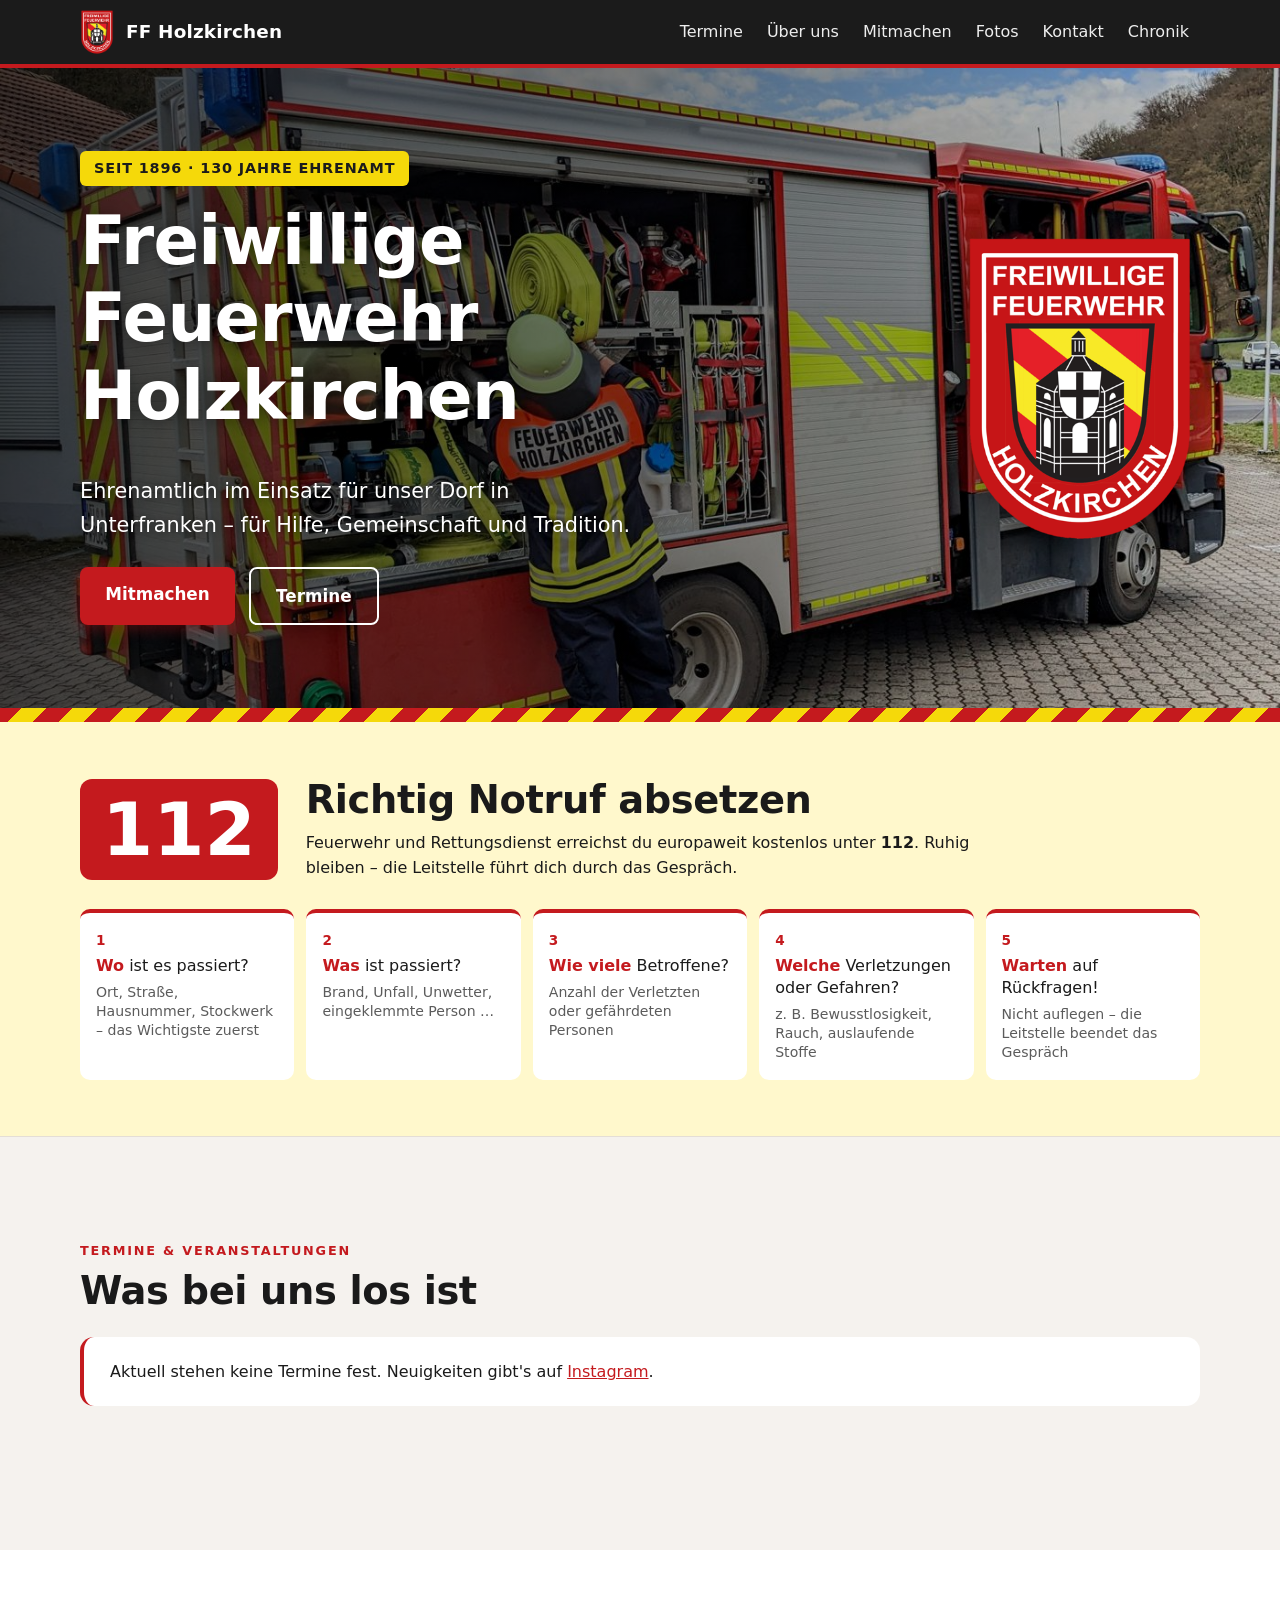
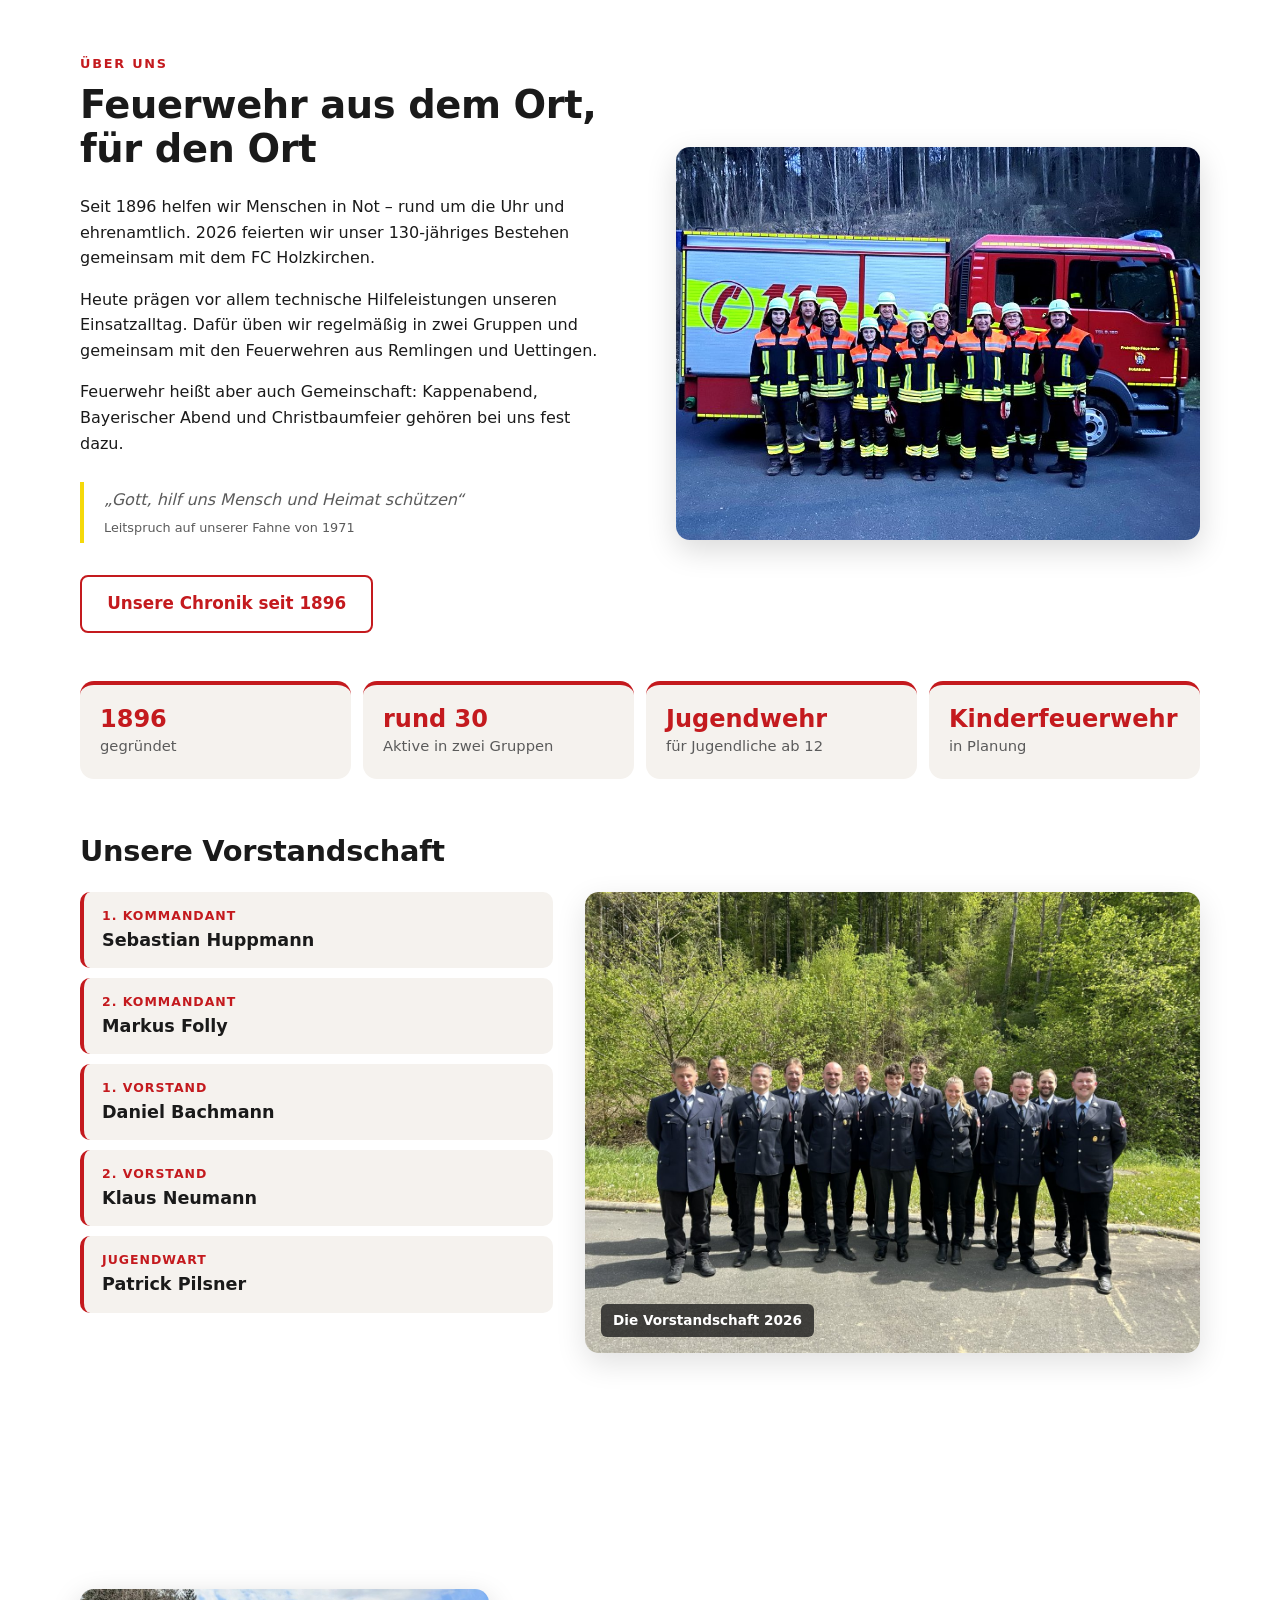
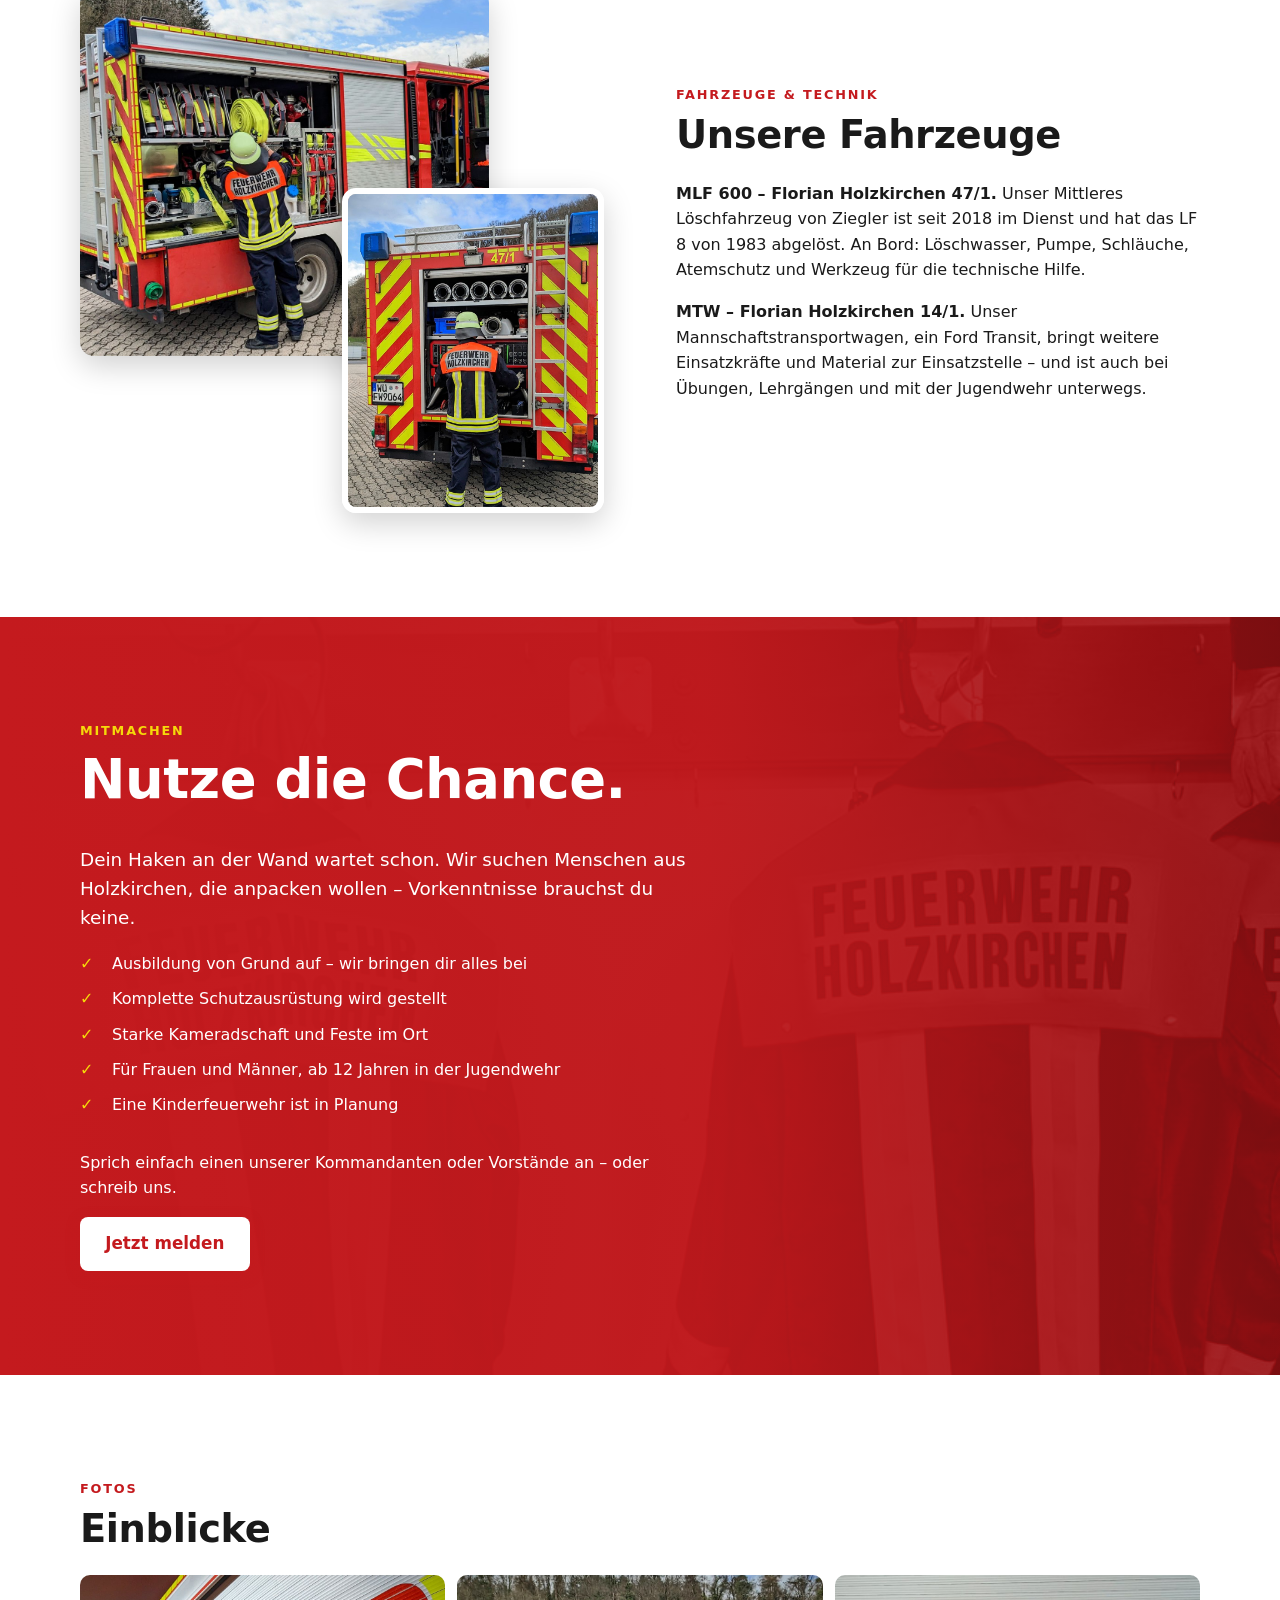
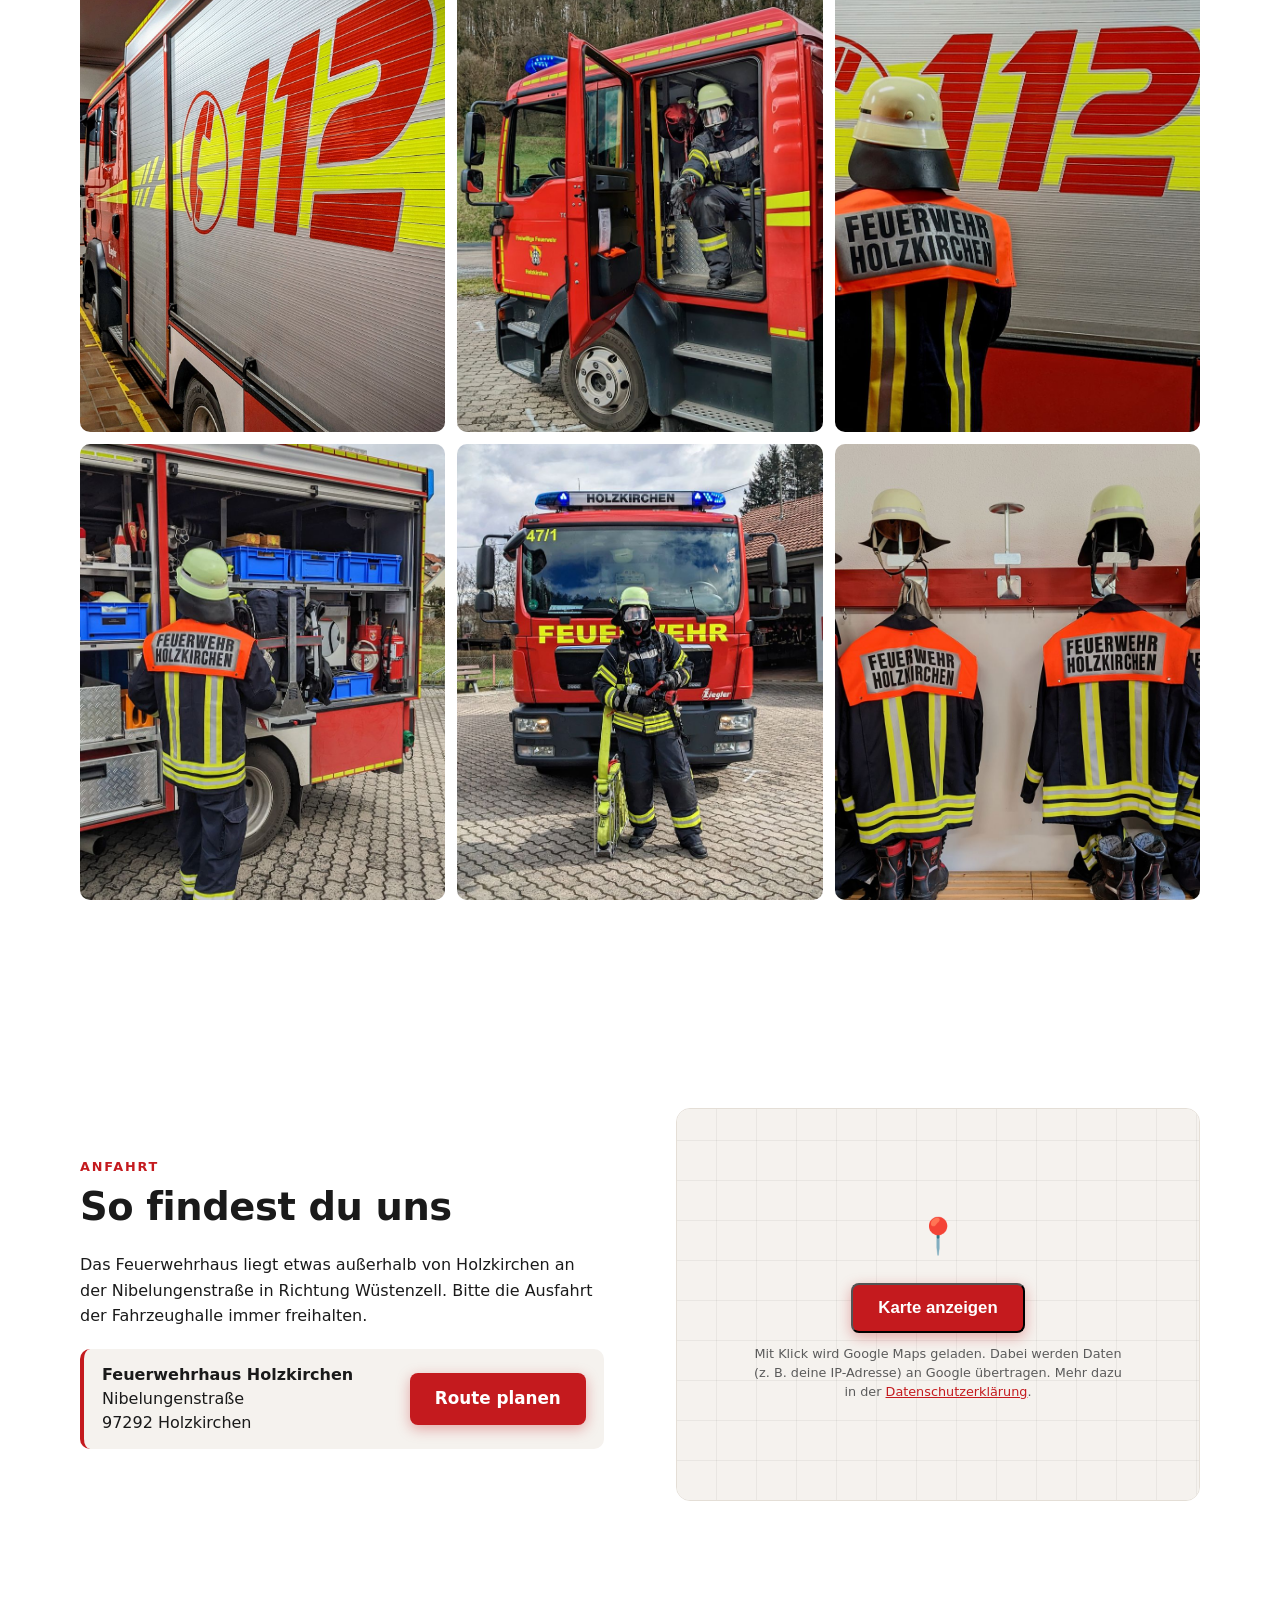
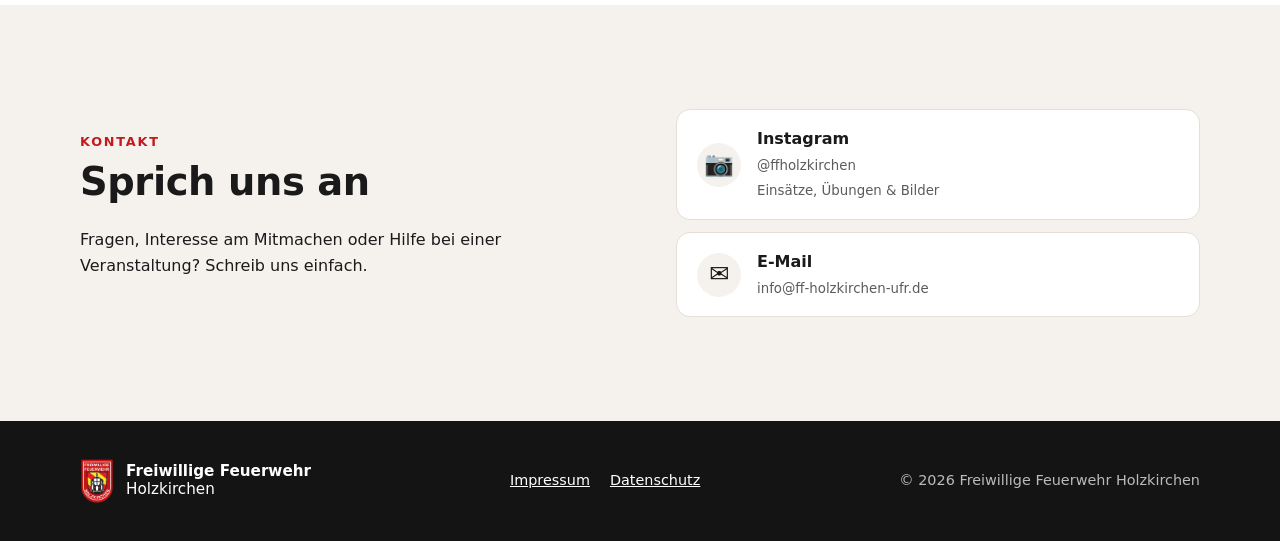
==== website/index.html @ 03d095bd "Website der FF Holzkirchen Co-Authored-By: Claude Opus 5.5 <noreply@anthropic.com> Claude-Session: h" ====
<!doctype html>
<html lang="de">
<head>
  <meta charset="utf-8">
  <meta name="viewport" content="width=device-width, initial-scale=1">
  <title>Freiwillige Feuerwehr Holzkirchen</title>
  <meta name="description" content="Freiwillige Feuerwehr Holzkirchen (Unterfranken) – Einsatz, Ausbildung, Veranstaltungen und Mitmachen.">
  <meta property="og:title" content="Freiwillige Feuerwehr Holzkirchen">
  <meta property="og:description" content="Ehrenamtlich im Einsatz für Holzkirchen und Wüstenzell – seit 1896. Deine Feuerwehr in Unterfranken.">
  <meta property="og:image" content="img/fahrzeug-front.jpg">
  <link rel="icon" href="img/logo.png">
  <link rel="stylesheet" href="style.css">
</head>
<body>

<header class="topbar">
  <div class="wrap topbar-inner">
    <a class="brand" href="#start">
      <img src="img/logo.png" alt="Wappen der Freiwilligen Feuerwehr Holzkirchen" width="40" height="56">
      <span class="brand-name">FF Holzkirchen</span>
    </a>
    <button class="menu-btn" aria-expanded="false" aria-controls="nav" aria-label="Menü öffnen">
      <span></span><span></span><span></span>
    </button>
    <nav id="nav" class="nav">
      <a href="#termine">Termine</a>
      <a href="#ueber-uns">Über uns</a>
      <a href="#mitmachen">Mitmachen</a>
      <a href="#galerie">Fotos</a>
      <a href="#kontakt">Kontakt</a>
      <a href="chronik.html">Chronik</a>
    </nav>
  </div>
</header>

<main id="start">

  <!-- HERO -->
  <section class="hero">
    <img class="hero-bg" src="img/fahrzeug-geraeteraum.jpg" alt="">
    <div class="wrap hero-inner">
      <div class="hero-content">
        <p class="hero-badge">Seit 1896 · <span class="jahre">130</span> Jahre Ehrenamt</p>
        <h1>Freiwillige Feuerwehr Holzkirchen</h1>
        <p class="lead">Ehrenamtlich im Einsatz für unser Dorf in Unterfranken – für Hilfe, Gemeinschaft und Tradition.</p>
        <div class="hero-actions">
          <a class="btn btn-primary" href="#mitmachen">Mitmachen</a>
          <a class="btn btn-ghost" href="#termine">Termine</a>
        </div>
      </div>
      <img class="hero-logo" src="img/logo.png" alt="Wappen der Freiwilligen Feuerwehr Holzkirchen">
    </div>
  </section>
  <div class="hazard" aria-hidden="true"></div>

  <!-- NOTRUF -->
  <section class="emergency" aria-labelledby="notruf-titel">
    <div class="wrap">
      <div class="emergency-head">
        <a class="emergency-num" href="tel:112">112</a>
        <div>
          <h2 id="notruf-titel">Richtig Notruf absetzen</h2>
          <p>Feuerwehr und Rettungsdienst erreichst du europaweit kostenlos unter <strong>112</strong>. Ruhig bleiben – die Leitstelle führt dich durch das Gespräch.</p>
        </div>
      </div>
      <ol class="w-fragen">
        <li><strong>Wo</strong> ist es passiert?<small>Ort, Straße, Hausnummer, Stockwerk – das Wichtigste zuerst</small></li>
        <li><strong>Was</strong> ist passiert?<small>Brand, Unfall, Unwetter, eingeklemmte Person …</small></li>
        <li><strong>Wie viele</strong> Betroffene?<small>Anzahl der Verletzten oder gefährdeten Personen</small></li>
        <li><strong>Welche</strong> Verletzungen oder Gefahren?<small>z.&nbsp;B. Bewusstlosigkeit, Rauch, auslaufende Stoffe</small></li>
        <li><strong>Warten</strong> auf Rückfragen!<small>Nicht auflegen – die Leitstelle beendet das Gespräch</small></li>
      </ol>
    </div>
  </section>

  <!-- TERMINE -->
  <section id="termine" class="section section-alt">
    <div class="wrap">
      <p class="eyebrow">Termine &amp; Veranstaltungen</p>
      <h2>Was bei uns los ist</h2>

      <!--
        TERMINE: kommen aus der Google-Tabelle. Netlify holt sie über die Datei _redirects ab,
        damit Besucher keine Verbindung zu Google aufbauen. Der Tabellen-Link steht in _redirects.
      -->
      <div id="termine-liste" class="termine" data-src="/termine.csv">
        <p class="muted">Termine werden geladen …</p>
      </div>

    </div>
  </section>

  <!-- ÜBER UNS -->
  <section id="ueber-uns" class="section">
    <div class="wrap two-col">
      <div>
        <p class="eyebrow">Über uns</p>
        <h2>Feuerwehr aus dem Ort, für den Ort</h2>
        <p>Seit 1896 helfen wir Menschen in Not – rund um die Uhr und ehrenamtlich. 2026 feierten wir unser 130-jähriges Bestehen gemeinsam mit dem FC Holzkirchen.</p>
        <p>Heute prägen vor allem technische Hilfeleistungen unseren Einsatzalltag. Dafür üben wir regelmäßig in zwei Gruppen und gemeinsam mit den Feuerwehren aus Remlingen und Uettingen.</p>
        <p>Feuerwehr heißt aber auch Gemeinschaft: Kappenabend, Bayerischer Abend und Christbaumfeier gehören bei uns fest dazu.</p>
        <blockquote class="motto">„Gott, hilf uns Mensch und Heimat schützen“<small>Leitspruch auf unserer Fahne von 1971</small></blockquote>
        <a class="btn btn-outline" href="chronik.html">Unsere Chronik seit 1896</a>
      </div>
      <img class="about-img" src="img/team-gruppe2-mlf.jpg" alt="Einsatzkräfte der FF Holzkirchen vor dem MLF" loading="lazy">
    </div>
    <div class="wrap">
      <ul class="stats">
        <li><strong>1896</strong><span>gegründet</span></li>
        <li><strong>rund 30</strong><span>Aktive in zwei Gruppen</span></li>
        <li><strong>Jugendwehr</strong><span>für Jugendliche ab 12</span></li>
        <li><strong>Kinderfeuerwehr</strong><span>in Planung</span></li>
      </ul>
    </div>
    <div class="wrap team-block">
      <h3>Unsere Vorstandschaft</h3>
      <div class="team-grid">
        <ul class="leaders">
          <li><span>1. Kommandant</span><strong>Sebastian Huppmann</strong></li>
          <li><span>2. Kommandant</span><strong>Markus Folly</strong></li>
          <li><span>1. Vorstand</span><strong>Daniel Bachmann</strong></li>
          <li><span>2. Vorstand</span><strong>Klaus Neumann</strong></li>
          <li><span>Jugendwart</span><strong>Patrick Pilsner</strong></li>
        </ul>
        <figure class="team-photo">
          <img src="img/team-vorstandschaft-2026.jpg" alt="Die Vorstandschaft der FF Holzkirchen 2026" loading="lazy">
          <figcaption>Die Vorstandschaft 2026</figcaption>
        </figure>
      </div>
    </div>
  </section>

  <!-- FAHRZEUG -->
  <section id="fahrzeug" class="section">
    <div class="wrap two-col reverse">
      <div class="photo-stack">
        <img src="img/fahrzeug-geraeteraum.jpg" alt="Einsatzkraft am geöffneten Geräteraum des Fahrzeugs" loading="lazy">
        <img src="img/fahrzeug-heck.jpg" alt="Heck des Feuerwehrfahrzeugs mit Pumpe" loading="lazy">
      </div>
      <div>
        <p class="eyebrow">Fahrzeuge &amp; Technik</p>
        <h2>Unsere Fahrzeuge</h2>
        <p><strong>MLF 600 – Florian Holzkirchen 47/1.</strong> Unser Mittleres Löschfahrzeug von Ziegler ist seit 2018 im Dienst und hat das LF 8 von 1983 abgelöst. An Bord: Löschwasser, Pumpe, Schläuche, Atemschutz und Werkzeug für die technische Hilfe.</p>
        <p><strong>MTW – Florian Holzkirchen 14/1.</strong> Unser Mannschaftstransportwagen, ein Ford Transit, bringt weitere Einsatzkräfte und Material zur Einsatzstelle – und ist auch bei Übungen, Lehrgängen und mit der Jugendwehr unterwegs.</p>
      </div>
    </div>
  </section>

  <!-- MITMACHEN -->
  <section id="mitmachen" class="section cta">
    <img class="cta-bg" src="img/umkleide.jpg" alt="">
    <div class="wrap cta-inner">
      <p class="eyebrow">Mitmachen</p>
      <h2>Nutze die Chance.</h2>
      <p class="lead">Dein Haken an der Wand wartet schon. Wir suchen Menschen aus Holzkirchen, die anpacken wollen – Vorkenntnisse brauchst du keine.</p>
      <ul class="checks">
        <li>Ausbildung von Grund auf – wir bringen dir alles bei</li>
        <li>Komplette Schutzausrüstung wird gestellt</li>
        <li>Starke Kameradschaft und Feste im Ort</li>
        <li>Für Frauen und Männer, ab 12 Jahren in der Jugendwehr</li>
        <li>Eine Kinderfeuerwehr ist in Planung</li>
      </ul>
      <p>Sprich einfach einen unserer Kommandanten oder Vorstände an – oder schreib uns.</p>
      <a class="btn btn-primary" href="#kontakt">Jetzt melden</a>
    </div>
  </section>

  <!-- GALERIE -->
  <section id="galerie" class="section">
    <div class="wrap">
      <p class="eyebrow">Fotos</p>
      <h2>Einblicke</h2>
      <div class="gallery">
        <button data-full="img/112-detail.jpg"><img src="img/112-detail.jpg" alt="112-Schriftzug auf dem Fahrzeug" loading="lazy"></button>
        <button data-full="img/kabine.jpg"><img src="img/kabine.jpg" alt="Einsatzkraft mit Atemschutz in der Fahrzeugkabine" loading="lazy"></button>
        <button data-full="img/112-helm.jpg"><img src="img/112-helm.jpg" alt="Feuerwehrmann mit Helm vor dem 112-Schriftzug" loading="lazy"></button>
        <button data-full="img/geraeteraum-2.jpg"><img src="img/geraeteraum-2.jpg" alt="Einsatzkraft am Geräteraum" loading="lazy"></button>
        <button data-full="img/fahrzeug-front.jpg"><img src="img/fahrzeug-front.jpg" alt="Einsatzkraft vor dem Fahrzeug" loading="lazy"></button>
        <button data-full="img/umkleide.jpg"><img src="img/umkleide.jpg" alt="Einsatzkleidung hängt bereit" loading="lazy"></button>
      </div>
    </div>
  </section>

  <!-- ANFAHRT -->
  <section id="anfahrt" class="section">
    <div class="wrap two-col">
      <div>
        <p class="eyebrow">Anfahrt</p>
        <h2>So findest du uns</h2>
        <p>Das Feuerwehrhaus liegt etwas außerhalb von Holzkirchen an der Nibelungenstraße in Richtung Wüstenzell. Bitte die Ausfahrt der Fahrzeughalle immer freihalten.</p>
        <div class="address-line">
          <address><strong>Feuerwehrhaus Holzkirchen</strong><br>Nibelungenstraße<br>97292 Holzkirchen</address>
          <a class="btn btn-primary" href="https://www.google.com/maps/dir/?api=1&amp;destination=49.7799663,9.673494" target="_blank" rel="noopener">Route planen</a>
        </div>
      </div>
      <div class="map-embed" id="map">
        <div class="map-consent">
          <span class="map-pin" aria-hidden="true">📍</span>
          <button type="button" class="btn btn-primary" id="map-load">Karte anzeigen</button>
          <small>Mit Klick wird Google Maps geladen. Dabei werden Daten (z.&nbsp;B. deine IP-Adresse) an Google übertragen. Mehr dazu in der <a href="datenschutz.html">Datenschutzerklärung</a>.</small>
        </div>
      </div>
    </div>
  </section>

  <!-- KONTAKT -->
  <section id="kontakt" class="section section-alt">
    <div class="wrap two-col">
      <div>
        <p class="eyebrow">Kontakt</p>
        <h2>Sprich uns an</h2>
        <p>Fragen, Interesse am Mitmachen oder Hilfe bei einer Veranstaltung? Schreib uns einfach.</p>
      </div>
      <div class="links">
        <a class="link-card" href="https://www.instagram.com/ffholzkirchen" target="_blank" rel="noopener">
          <span class="link-icon" aria-hidden="true">📷</span><span><strong>Instagram</strong><small>@ffholzkirchen<br>Einsätze, Übungen &amp; Bilder</small></span>
        </a>
        <a class="link-card" href="mailto:info@ff-holzkirchen-ufr.de">
          <span class="link-icon" aria-hidden="true">✉️</span><span><strong>E-Mail</strong><small>info@ff-holzkirchen-ufr.de</small></span>
        </a>
      </div>
    </div>
  </section>

</main>

<footer class="footer">
  <div class="wrap footer-inner">
    <div class="brand">
      <img src="img/logo.png" alt="" width="40" height="56">
      <span><strong>Freiwillige Feuerwehr</strong><br>Holzkirchen</span>
    </div>
    <nav>
      <a href="impressum.html">Impressum</a>
      <a href="datenschutz.html">Datenschutz</a>
    </nav>
    <p>© <span id="year">2026</span> Freiwillige Feuerwehr Holzkirchen</p>
  </div>
</footer>

<dialog class="lightbox" aria-label="Bildansicht">
  <form method="dialog"><button class="lightbox-close" aria-label="Schließen">×</button></form>
  <img alt="">
</dialog>

<script>
  const btn = document.querySelector('.menu-btn'), nav = document.getElementById('nav');
  btn.addEventListener('click', () => {
    const open = nav.classList.toggle('open');
    btn.setAttribute('aria-expanded', open);
  });
  nav.querySelectorAll('a').forEach(a => a.addEventListener('click', () => {
    nav.classList.remove('open'); btn.setAttribute('aria-expanded', false);
  }));

  const box = document.querySelector('.lightbox'), boxImg = box.querySelector('img');
  document.querySelectorAll('.gallery button').forEach(b => b.addEventListener('click', () => {
    boxImg.src = b.dataset.full; boxImg.alt = b.querySelector('img').alt; box.showModal();
  }));
  box.addEventListener('click', e => { if (e.target === box) box.close(); });

  document.getElementById('year').textContent = new Date().getFullYear();
  // Jahre seit Gründung 1896 – aktualisiert sich jedes Jahr von selbst
  document.querySelectorAll('.jahre').forEach(el => el.textContent = new Date().getFullYear() - 1896);

  // Google Maps erst nach Klick laden (Datenschutz)
  document.getElementById('map-load').addEventListener('click', () => {
    document.getElementById('map').innerHTML = '<iframe title="Karte: Feuerwehrhaus Holzkirchen" src="https://maps.google.com/maps?q=49.7799663,9.673494&z=16&output=embed" loading="lazy" referrerpolicy="no-referrer-when-downgrade" allowfullscreen></iframe>';
  });

  // Termine aus Google-Tabelle (CSV) laden
  (async () => {
    const box = document.getElementById('termine-liste');
    const src = box.dataset.src;
    const leer = '<p class="termine-leer">Aktuell stehen keine Termine fest. Neuigkeiten gibt\'s auf <a href="https://www.instagram.com/ffholzkirchen" target="_blank" rel="noopener">Instagram</a>.</p>';
    const esc = s => s.replace(/[&<>"]/g, c => ({'&':'&amp;','<':'&lt;','>':'&gt;','"':'&quot;'}[c]));
    const parseCSV = text => {
      const rows = []; let row = [], f = '', q = false;
      for (let i = 0; i < text.length; i++) {
        const c = text[i];
        if (q) { if (c === '"' && text[i+1] === '"') { f += '"'; i++; } else if (c === '"') q = false; else f += c; }
        else if (c === '"') q = true;
        else if (c === ',' || c === ';') { row.push(f); f = ''; }
        else if (c === '\n') { row.push(f); rows.push(row); row = []; f = ''; }
        else if (c !== '\r') f += c;
      }
      if (f || row.length) { row.push(f); rows.push(row); }
      return rows;
    };
    const parseDate = s => {
      let m = s.trim().match(/^(\d{1,2})\.(\d{1,2})\.(\d{2,4})$/);
      if (m) return new Date(+(m[3].length === 2 ? '20' + m[3] : m[3]), m[2] - 1, +m[1]);
      m = s.trim().match(/^(\d{4})-(\d{2})-(\d{2})/);
      return m ? new Date(+m[1], m[2] - 1, +m[3]) : null;
    };
    if (!src) { box.innerHTML = leer; return; }
    try {
      const res = await fetch(src, { cache: 'no-store' });
      if (!res.ok) throw new Error(res.status);
      const [, ...rows] = parseCSV(await res.text());
      const heute = new Date(); heute.setHours(0, 0, 0, 0);
      const termine = rows
        .map(([datum = '', uhrzeit = '', titel = '', ort = '', info = '', flyer = '']) => ({ d: parseDate(datum), uhrzeit: uhrzeit.trim().replace(/\s*uhr$/i, '').replace(/^(\d{1,2}:\d{2}):\d{2}$/, '$1'), titel: titel.trim(), ort: ort.trim(), info: info.trim(), flyer: /^https?:\/\//.test(flyer.trim()) ? flyer.trim() : '' }))
        .filter(t => t.d && t.titel && t.d >= heute)
        .sort((a, b) => a.d - b.d);
      if (!termine.length) { box.innerHTML = leer; return; }
      const tag = d => d.toLocaleDateString('de-DE', { weekday: 'short' }).replace('.', '').toUpperCase() + '.';
      const mon = d => d.toLocaleDateString('de-DE', { month: 'short' }).replace('.', '').toUpperCase();
      const lang = d => d.toLocaleDateString('de-DE', { weekday: 'long', day: 'numeric', month: 'long', year: 'numeric' });
      const [n, ...rest] = termine;
      let html = `<article class="next-event">
        <div class="date-block"><span>${tag(n.d)}</span><strong>${n.d.getDate()}</strong><span>${mon(n.d)}</span></div>
        <div>
          <span class="badge badge-next">Nächster Termin</span>
          <h3>${esc(n.titel)}</h3>
          <p class="next-meta">${lang(n.d)}${n.uhrzeit ? ' · ' + esc(n.uhrzeit) + ' Uhr' : ''}${n.ort ? '<br>' + esc(n.ort) : ''}</p>
          ${n.info ? `<p>${esc(n.info)}</p>` : ''}
          ${n.flyer ? `<a class="btn btn-primary" href="${esc(n.flyer)}" target="_blank" rel="noopener">Flyer ansehen</a>` : ''}
        </div>
      </article>`;
      if (rest.length) html += '<ul class="termin-liste">' + rest.map(t => `<li>
          <span class="tl-date">${t.d.toLocaleDateString('de-DE', { day: '2-digit', month: '2-digit', year: 'numeric' })}</span>
          <span><strong>${esc(t.titel)}</strong><small>${[t.uhrzeit && t.uhrzeit + ' Uhr', t.ort, t.info].filter(Boolean).map(esc).join(' · ')}</small></span>
          ${t.flyer ? `<a class="tl-flyer" href="${esc(t.flyer)}" target="_blank" rel="noopener">Flyer</a>` : ''}
        </li>`).join('') + '</ul>';
      box.innerHTML = html;
    } catch (e) {
      box.innerHTML = leer;
    }
  })();
</script>
</body>
</html>
---- website/style.css ----
:root {
  --red: #c41a1e;
  --red-dark: #8f1013;
  --yellow: #f5d90a;
  --ink: #1a1a1a;
  --muted: #5b5b5b;
  --bg: #ffffff;
  --bg-alt: #f5f2ee;
  --line: #e4ded6;
  --radius: 14px;
  --font: system-ui, -apple-system, "Segoe UI", Roboto, "Helvetica Neue", Arial, sans-serif;
}

* { box-sizing: border-box; }
html { scroll-behavior: smooth; scroll-padding-top: 76px; }
body { margin: 0; font-family: var(--font); color: var(--ink); background: var(--bg); line-height: 1.6; }
img { max-width: 100%; display: block; }
a { color: var(--red); }
h1, h2, h3 { line-height: 1.15; margin: 0 0 .6em; letter-spacing: -.01em; }
h2 { font-size: clamp(1.7rem, 3.5vw, 2.4rem); }
p { margin: 0 0 1em; }

.wrap { width: min(1120px, 100% - 32px); margin-inline: auto; }
.section { padding: clamp(56px, 9vw, 104px) 0; }
.section-alt { background: var(--bg-alt); }
.eyebrow { text-transform: uppercase; letter-spacing: .14em; font-size: .8rem; font-weight: 700; color: var(--red); margin-bottom: .6em; }
.lead { font-size: 1.15rem; }
.muted { color: var(--muted); font-size: .95rem; }

/* Buttons */
.btn { display: inline-block; padding: .8em 1.5em; border-radius: 8px; font-weight: 700; font-size: 1.05rem; text-decoration: none; transition: transform .15s, background .15s; }
.btn:hover { transform: translateY(-2px); }
.btn-primary { background: var(--red); color: #fff; box-shadow: 0 4px 14px rgba(196,26,30,.35); }
.btn-primary:hover { background: var(--red-dark); }
.btn-ghost { border: 2px solid #fff; color: #fff; }
.btn-outline { border: 2px solid var(--red); color: var(--red); }
.btn-outline:hover { background: var(--red); color: #fff; }
.btn-ghost:hover { background: rgba(255,255,255,.15); }

/* Topbar */
.topbar { position: sticky; top: 0; z-index: 50; background: #1b1b1b; color: #fff; border-bottom: 4px solid var(--red); }
.topbar-inner { display: flex; align-items: center; justify-content: space-between; height: 64px; }
.brand { display: flex; align-items: center; gap: 12px; color: inherit; text-decoration: none; line-height: 1.15; font-size: .95rem; }
.brand img { width: 34px; height: auto; }
.brand-name { font-weight: 800; font-size: 1.15rem; letter-spacing: .01em; }
.nav { display: flex; gap: 2px; }
.nav a { color: #eee; text-decoration: none; font-weight: 500; padding: 8px 11px; border-radius: 6px; }
.nav a:hover { background: rgba(255,255,255,.1); color: #fff; }
.menu-btn { display: none; background: none; border: 0; padding: 10px; cursor: pointer; }
.menu-btn span { display: block; width: 24px; height: 2px; background: #fff; margin: 5px 0; }

/* Hero */
.hero { position: relative; min-height: min(80vh, 640px); display: flex; align-items: center; color: #fff; overflow: hidden; background: #222; }
.hero-bg { position: absolute; inset: 0; width: 100%; height: 100%; object-fit: cover; object-position: center 40%; }
.hero::after { content: ""; position: absolute; inset: 0; background: linear-gradient(90deg, rgba(0,0,0,.72) 0%, rgba(0,0,0,.5) 50%, rgba(0,0,0,.15) 100%); }
.hero-inner { position: relative; z-index: 1; display: flex; align-items: center; justify-content: space-between; gap: 40px; padding: 72px 0; }
.hero-content { max-width: 700px; }
.hero-badge { display: inline-block; background: var(--yellow); color: #1b1b1b; font-weight: 800; text-transform: uppercase; letter-spacing: .06em; font-size: .9rem; padding: 6px 14px; border-radius: 6px; margin-bottom: 1.2em; }
.hero h1 { font-size: clamp(2.4rem, 6vw, 4.2rem); text-shadow: 0 2px 16px rgba(0,0,0,.4); }
.hero .lead { font-size: clamp(1.05rem, 2vw, 1.3rem); max-width: 560px; text-shadow: 0 1px 8px rgba(0,0,0,.5); }
.hero-actions { display: flex; gap: 14px; flex-wrap: wrap; margin-top: 1.6em; }
.hero-logo { width: clamp(160px, 22vw, 240px); height: auto; flex-shrink: 0; filter: drop-shadow(0 8px 24px rgba(0,0,0,.45)); }
.hazard { height: 14px; background: repeating-linear-gradient(-45deg, var(--red) 0 18px, var(--yellow) 18px 36px); }

/* Emergency */
.emergency { background: #fff8cc; border-bottom: 1px solid var(--line); padding: clamp(36px, 6vw, 56px) 0; }
.emergency-head { display: flex; align-items: center; gap: 28px; margin-bottom: 28px; }
.emergency-head h2 { margin-bottom: .2em; }
.emergency-head p { margin: 0; max-width: 680px; }
.emergency-num { font-size: clamp(3rem, 8vw, 4.6rem); font-weight: 900; color: #fff; background: var(--red); text-decoration: none; line-height: 1; padding: 14px 22px; border-radius: 12px; flex-shrink: 0; }
.w-fragen { list-style: none; counter-reset: w; margin: 0; padding: 0; display: grid; grid-template-columns: repeat(5, 1fr); gap: 12px; }
.w-fragen li { counter-increment: w; background: #fff; border-radius: 10px; padding: 18px 16px; border-top: 4px solid var(--red); line-height: 1.35; }
.w-fragen li::before { content: counter(w); display: block; font-weight: 900; color: var(--red); font-size: .85rem; margin-bottom: 6px; }
.w-fragen strong { color: var(--red); }
.w-fragen small { display: block; color: var(--muted); font-size: .88rem; margin-top: 6px; }
@media (max-width: 960px) { .w-fragen { grid-template-columns: 1fr 1fr; } }
@media (max-width: 480px) { .w-fragen { grid-template-columns: 1fr; } .emergency-head { flex-direction: column; align-items: flex-start; gap: 16px; } }

/* About */
.about-img { width: 100%; aspect-ratio: 4 / 3; object-fit: cover; border-radius: var(--radius); box-shadow: 0 10px 30px rgba(0,0,0,.15); }

/* Two column */
.two-col { display: grid; grid-template-columns: 1fr 1fr; gap: clamp(32px, 6vw, 72px); align-items: center; }
.two-col.reverse > :first-child { order: 0; }


/* Badge */
.badge { display: inline-block; background: var(--bg-alt); color: var(--muted); font-size: .8rem; font-weight: 700; padding: 4px 12px; border-radius: 999px; margin-bottom: 12px; text-transform: uppercase; letter-spacing: .08em; }

/* Fahrzeug */
.photo-stack { position: relative; aspect-ratio: 1 / 1; }
.photo-stack img { position: absolute; border-radius: var(--radius); object-fit: cover; box-shadow: 0 10px 30px rgba(0,0,0,.18); }
.photo-stack img:first-child { width: 78%; height: 70%; top: 0; left: 0; }
.photo-stack img:last-child { width: 50%; height: 62%; right: 0; bottom: 0; border: 6px solid #fff; }

/* CTA */
.cta { position: relative; color: #fff; background: var(--red-dark); overflow: hidden; }
.cta-bg { position: absolute; inset: 0; width: 100%; height: 100%; object-fit: cover; opacity: .25; mix-blend-mode: luminosity; }
.cta::before { content: ""; position: absolute; inset: 0; background: linear-gradient(90deg, var(--red) 0%, rgba(196,26,30,.85) 55%, rgba(143,16,19,.4) 100%); z-index: 1; }
.cta-inner { position: relative; z-index: 2; max-width: 1120px; }
.cta-inner > * { max-width: 620px; }
.cta .eyebrow { color: var(--yellow); }
.cta h2 { font-size: clamp(2.2rem, 5vw, 3.4rem); }
.checks { list-style: none; padding: 0; margin: 0 0 2em; }
.checks li { padding-left: 32px; position: relative; margin-bottom: .6em; }
.checks li::before { content: "✓"; position: absolute; left: 0; top: 0; font-weight: 900; color: var(--yellow); }
.cta .btn-primary { background: #fff; color: var(--red); }
.cta .btn-primary:hover { background: var(--yellow); }

/* Gallery */
.gallery { display: grid; grid-template-columns: repeat(3, 1fr); gap: 12px; margin-top: 24px; }
.gallery button { padding: 0; border: 0; background: none; cursor: zoom-in; border-radius: 10px; overflow: hidden; aspect-ratio: 4 / 5; }
.gallery img { width: 100%; height: 100%; object-fit: cover; transition: transform .4s; }
.gallery button:hover img { transform: scale(1.05); }

.lightbox { border: 0; padding: 0; background: transparent; max-width: 92vw; max-height: 92vh; }
.lightbox::backdrop { background: rgba(0,0,0,.85); }
.lightbox img { max-width: 92vw; max-height: 88vh; border-radius: 8px; }
.lightbox-close { position: fixed; top: 16px; right: 20px; background: none; border: 0; color: #fff; font-size: 2.4rem; cursor: pointer; }

/* Anfahrt */
.map-embed { border-radius: var(--radius); overflow: hidden; aspect-ratio: 4 / 3; background: var(--bg-alt); border: 1px solid var(--line); }
.map-embed iframe { width: 100%; height: 100%; border: 0; display: block; }
.map-consent { height: 100%; display: flex; flex-direction: column; align-items: center; justify-content: center; gap: 8px; text-align: center; padding: 24px;
  background: repeating-linear-gradient(0deg, transparent 0 39px, rgba(0,0,0,.05) 39px 40px), repeating-linear-gradient(90deg, transparent 0 39px, rgba(0,0,0,.05) 39px 40px), var(--bg-alt); }
.map-consent .map-pin { font-size: 2.2rem; }
.map-consent strong { font-size: 1.2rem; }
.map-consent .btn { margin: 10px 0 4px; }
.map-consent small { color: var(--muted); font-size: .8rem; max-width: 380px; line-height: 1.45; }

/* Kontakt */
address { font-style: normal; background: #fff; border-radius: var(--radius); padding: 20px 24px; border-left: 4px solid var(--red); }
.links { display: grid; gap: 12px; }
.link-card { display: flex; align-items: center; gap: 16px; background: #fff; border-radius: var(--radius); padding: 16px 20px; text-decoration: none; color: var(--ink); border: 1px solid var(--line); transition: border-color .15s, transform .15s; }
.link-card:hover { border-color: var(--red); transform: translateX(4px); }
.link-card strong { display: block; }
.link-card small { color: var(--muted); }
.link-icon { font-size: 1.5rem; width: 44px; height: 44px; display: grid; place-items: center; background: var(--bg-alt); border-radius: 50%; flex-shrink: 0; }

/* Footer */
.footer { background: #141414; color: #bbb; padding: 36px 0; font-size: .9rem; }
.footer-inner { display: flex; align-items: center; justify-content: space-between; gap: 24px; flex-wrap: wrap; }
.footer .brand { color: #fff; }
.footer nav { display: flex; gap: 20px; }
.footer a { color: #fff; }
.footer p { margin: 0; }

/* Legal pages */
.legal { padding: 56px 0 80px; max-width: 760px; }
.legal h1 { font-size: 2.2rem; }
.legal h2 { font-size: 1.3rem; margin-top: 1.6em; }

/* Responsive */
@media (max-width: 1080px) {
  .menu-btn { display: block; }
  .nav { display: none; position: absolute; top: 68px; left: 0; right: 0; flex-direction: column; background: #1b1b1b; border-bottom: 4px solid var(--red); padding: 8px 16px 16px; }
  .nav.open { display: flex; }
  .nav a { padding: 12px; }
}
@media (max-width: 860px) {
  .hero-logo { display: none; }
  .two-col { grid-template-columns: 1fr; }
  .two-col.reverse > :first-child { order: 1; }
  .gallery { grid-template-columns: 1fr 1fr; }
}
@media (max-width: 480px) {
  }
@media (prefers-reduced-motion: reduce) {
  html { scroll-behavior: auto; }
  * { transition: none !important; }
}

/* Termine (dynamisch) */
.termine { margin: 24px 0 40px; }
.termine-leer { background: #fff; border-radius: var(--radius); padding: 22px 26px; border-left: 4px solid var(--red); margin: 0; }
.next-event { display: grid; grid-template-columns: 150px 1fr; gap: 32px; align-items: center; background: #fff; border-radius: var(--radius); padding: 28px; box-shadow: 0 8px 30px rgba(0,0,0,.06); border-top: 6px solid var(--red); }
.date-block { background: var(--red); color: #fff; border-radius: 10px; text-align: center; padding: 18px 10px; display: grid; line-height: 1.05; font-weight: 800; }
.date-block span { font-size: 1.3rem; letter-spacing: .04em; }
.date-block strong { font-size: 3.4rem; }
.next-event h3 { font-size: 1.8rem; margin-bottom: .3em; }
.next-meta { font-weight: 600; }
.badge-next { background: var(--yellow); color: #1b1b1b; }
.termin-liste { list-style: none; margin: 16px 0 0; padding: 0; display: grid; gap: 10px; }
.termin-liste li { display: flex; gap: 20px; align-items: center; background: #fff; border-radius: 10px; padding: 14px 20px; }
.tl-date { font-weight: 800; color: var(--red); min-width: 6.5em; }
.termin-liste strong { display: block; }
.termin-liste small { color: var(--muted); }
@media (max-width: 560px) {
  .next-event { grid-template-columns: 1fr; gap: 18px; padding: 20px; }
  .date-block { grid-auto-flow: column; justify-content: start; gap: 10px; align-items: baseline; padding: 12px 16px; }
  .date-block strong { font-size: 1.6rem; }
  .termin-liste li { flex-direction: column; align-items: flex-start; gap: 4px; }
}
.tl-flyer { margin-left: auto; font-weight: 700; font-size: .9rem; text-decoration: none; border: 2px solid var(--red); border-radius: 8px; padding: 4px 12px; white-space: nowrap; }
.tl-flyer:hover { background: var(--red); color: #fff; }
@media (max-width: 560px) { .tl-flyer { margin-left: 0; margin-top: 6px; } }
.next-event > *, .termin-liste li > * { min-width: 0; }
.next-event h3, .termin-liste strong { overflow-wrap: break-word; hyphens: auto; }
@media (max-width: 560px) { .next-event h3 { font-size: 1.45rem; } }

/* Motto */
.motto { margin: 1.6em 0 0; padding: 4px 0 4px 20px; border-left: 4px solid var(--yellow); font-style: italic; color: var(--muted); line-height: 1.7; }

/* Motto-Zusatz */
.motto small { display: block; font-style: normal; font-size: .8rem; margin-top: 4px; }

/* Kennzahlen */
.stats { list-style: none; margin: 48px 0 0; padding: 0; display: grid; grid-template-columns: repeat(4, 1fr); gap: 12px; }
.stats li { background: var(--bg-alt); border-radius: var(--radius); padding: 20px; border-top: 4px solid var(--red); }
.stats strong { display: block; font-size: 1.5rem; color: var(--red); line-height: 1.2; }
.stats span { color: var(--muted); font-size: .92rem; }

/* Team */
.team-grid { display: grid; grid-template-columns: 1fr 1.3fr; gap: 32px; align-items: start; margin: 24px 0 28px; }
.leaders { list-style: none; margin: 0; padding: 0; display: grid; gap: 10px; }
.leaders li { background: #fff; border-radius: 10px; padding: 14px 18px; border-left: 4px solid var(--red); }
.leaders span { display: block; font-size: .78rem; text-transform: uppercase; letter-spacing: .08em; color: var(--red); font-weight: 700; }
.leaders strong { font-size: 1.1rem; }
.team-photo { margin: 0; }
.team-photo img { border-radius: var(--radius); box-shadow: 0 10px 30px rgba(0,0,0,.12); width: 100%; }
.team-photo figcaption { color: var(--muted); font-size: .88rem; margin-top: 8px; }

/* Chronik */
.timeline { list-style: none; margin: 32px 0 0; padding: 0; position: relative; }
.timeline::before { content: ""; position: absolute; left: 76px; top: 6px; bottom: 6px; width: 3px; background: var(--line); }
.timeline li { display: grid; grid-template-columns: 64px 1fr; gap: 36px; padding-bottom: 28px; position: relative; }
.timeline li::before { content: ""; position: absolute; left: 71px; top: 6px; width: 13px; height: 13px; border-radius: 50%; background: var(--red); box-shadow: 0 0 0 4px #fff; }
.timeline time { font-weight: 900; font-size: 1.15rem; color: var(--red); text-align: right; }
.timeline strong { display: block; font-size: 1.1rem; margin-bottom: 2px; }
.timeline p { margin: 0; max-width: 680px; }
.timeline img { margin-top: 12px; width: min(360px, 100%); border-radius: 10px; box-shadow: 0 6px 18px rgba(0,0,0,.12); }

@media (max-width: 860px) {
  .stats { grid-template-columns: 1fr 1fr; }
  .team-grid { grid-template-columns: 1fr; }
}
@media (max-width: 480px) {
  .timeline::before { left: 6px; }
  .timeline li { grid-template-columns: 1fr; gap: 2px; padding-left: 30px; }
  .timeline li::before { left: 1px; }
  .timeline time { text-align: left; }
}
.stats li { min-width: 0; }
.stats strong { overflow-wrap: break-word; hyphens: auto; }
@media (max-width: 480px) { .stats { grid-template-columns: 1fr; } .stats strong { font-size: 1.3rem; } }

/* Chronik-Seite */
.chronik-page h1 { font-size: clamp(2rem, 5vw, 3rem); }
.back { display: inline-block; margin-bottom: 24px; font-weight: 600; text-decoration: none; }
.back:hover { text-decoration: underline; }
.nav a[aria-current="page"] { background: rgba(255,255,255,.12); color: #fff; }
.history-grid { display: grid; grid-template-columns: 1fr 1fr; gap: 32px; align-items: start; margin-top: 24px; }
.history { width: 100%; border-collapse: collapse; background: #fff; border-radius: var(--radius); overflow: hidden; }
.history caption { text-align: left; font-weight: 800; font-size: 1.1rem; color: var(--red); padding-bottom: 10px; }
.history td { padding: 10px 16px; border-bottom: 1px solid var(--line); }
.history tr:last-child td { border-bottom: 0; font-weight: 700; }
.history td:last-child { text-align: right; color: var(--muted); white-space: nowrap; }
@media (max-width: 760px) { .history-grid { grid-template-columns: 1fr; } }

/* Feinschliff: Abstände Über uns, Bildunterschrift im Bild */
.motto { margin-bottom: 28px; }
.motto + .btn { margin-top: 4px; }
.team-photo { position: relative; }
.team-photo figcaption { position: absolute; left: 16px; bottom: 16px; margin: 0; background: rgba(27,27,27,.78); color: #fff; font-size: .85rem; font-weight: 600; padding: 6px 12px; border-radius: 6px; }
.legal { overflow-wrap: break-word; hyphens: auto; }
@media (max-width: 480px) { .legal h1 { font-size: 1.8rem; } }

/* Vorstandschaft innerhalb "Über uns" */
.team-block { margin-top: 56px; }
.team-block h3 { font-size: clamp(1.4rem, 2.6vw, 1.8rem); margin-bottom: 0; }
.team-block .leaders li { background: var(--bg-alt); }

/* Kein seitliches Verrutschen auf dem Handy */
body { overflow-x: clip; }

/* Notruf auf dem Handy kompakt */
@media (max-width: 600px) {
  .emergency { padding: 28px 0; }
  .emergency-head { flex-direction: row; align-items: center; gap: 14px; margin-bottom: 16px; }
  .emergency-num { font-size: 2.2rem; padding: 10px 14px; }
  .emergency-head h2 { font-size: 1.35rem; }
  .emergency-head p { font-size: .9rem; line-height: 1.45; }
  .w-fragen { grid-template-columns: 1fr; gap: 6px; }
  .w-fragen li { padding: 10px 14px; border-top: 0; border-left: 4px solid var(--red); }
  .w-fragen li::before { display: inline; margin: 0 10px 0 0; }
  .w-fragen small { display: none; }
}

/* Adresse bei Anfahrt */
.address-line { margin: 20px 0 4px; padding: 14px 18px; background: var(--bg-alt); border-left: 4px solid var(--red); border-radius: 10px; line-height: 1.5; display: flex; align-items: center; justify-content: space-between; gap: 16px; flex-wrap: wrap; }
.address-line address { background: none; border: 0; padding: 0; border-radius: 0; }
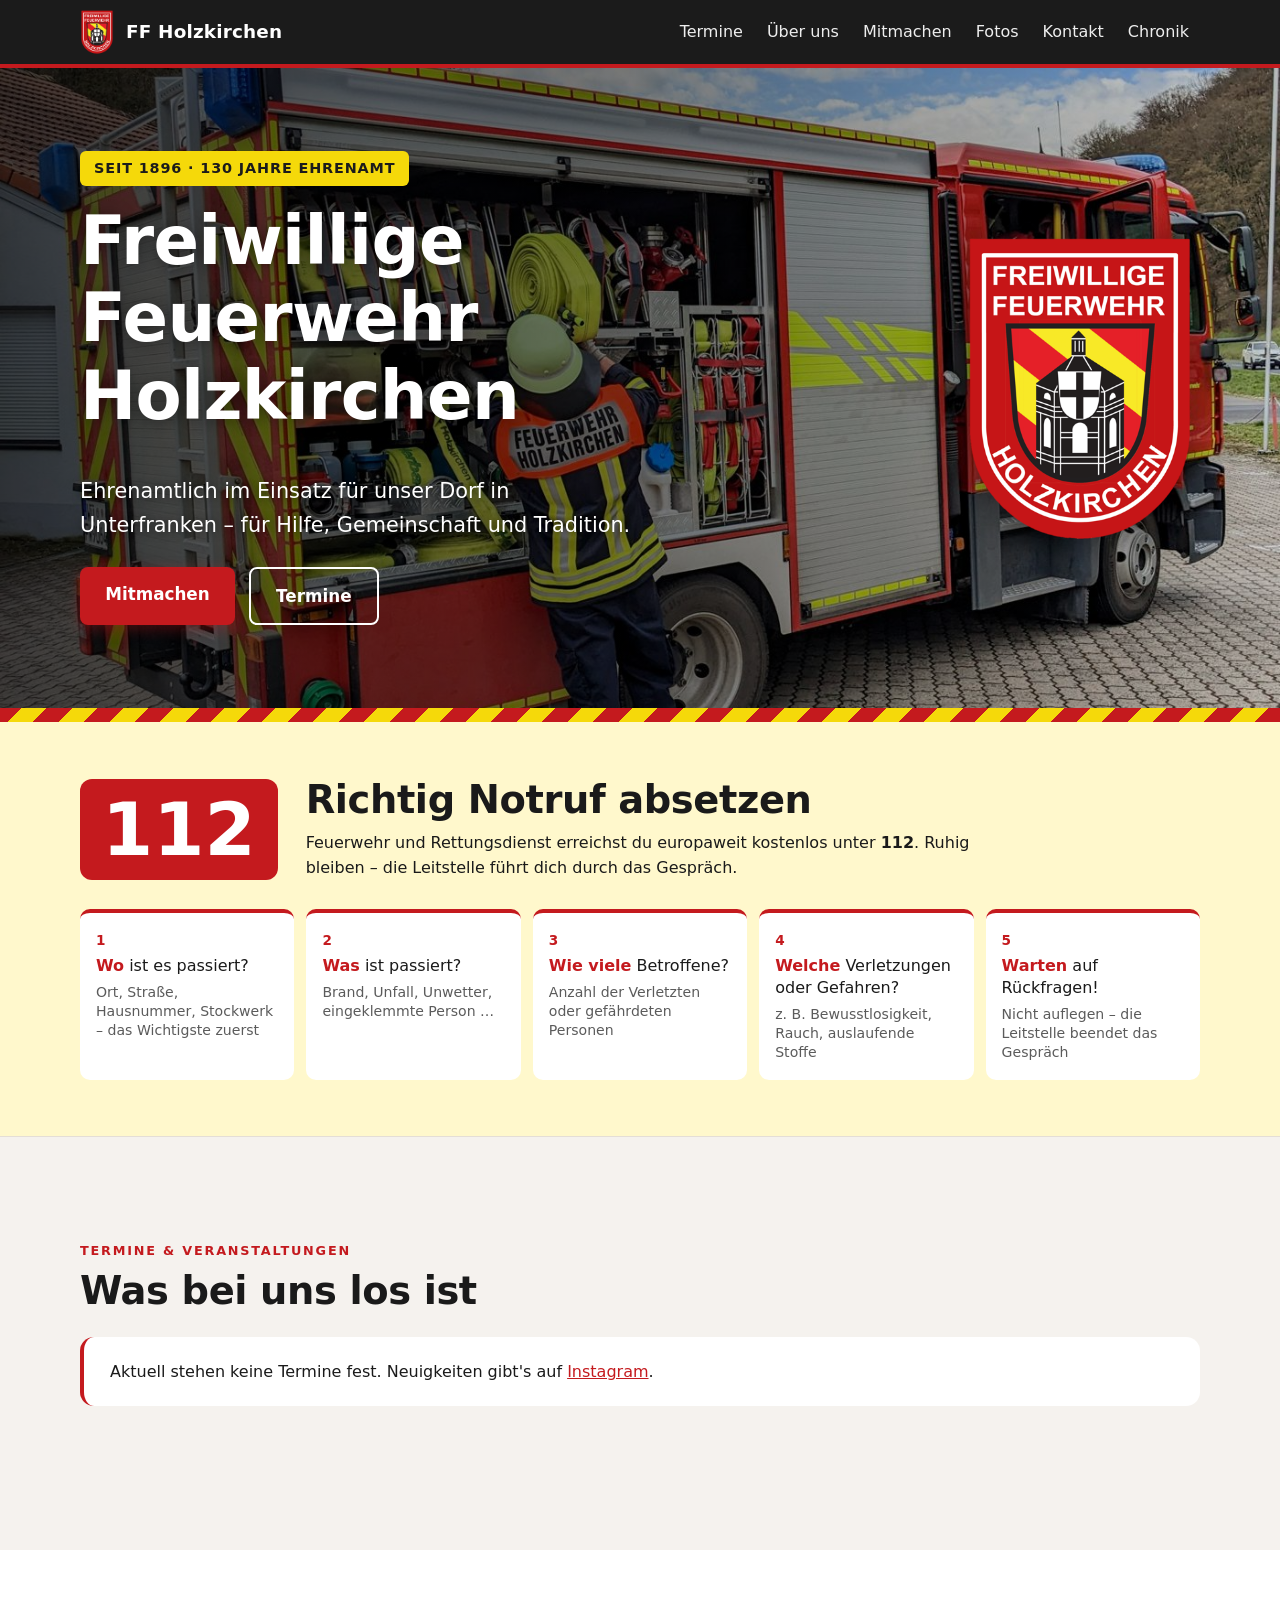
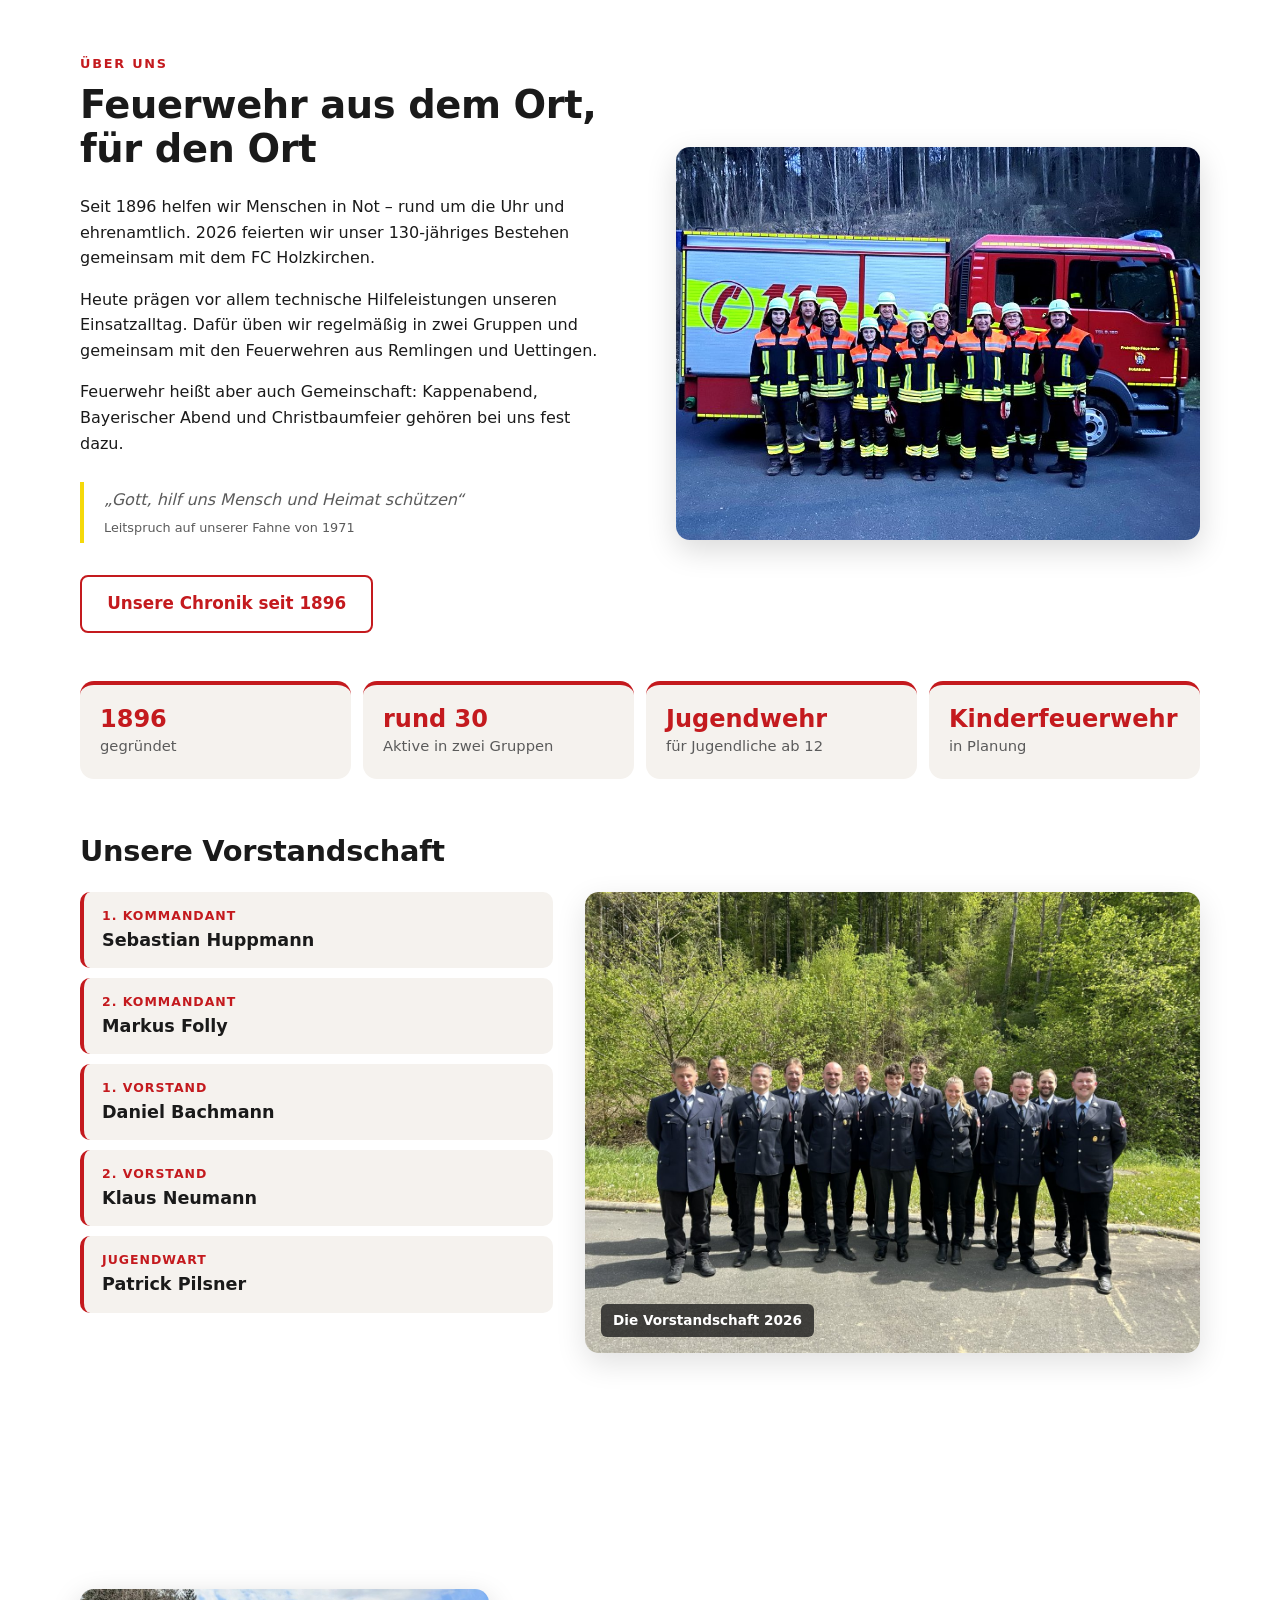
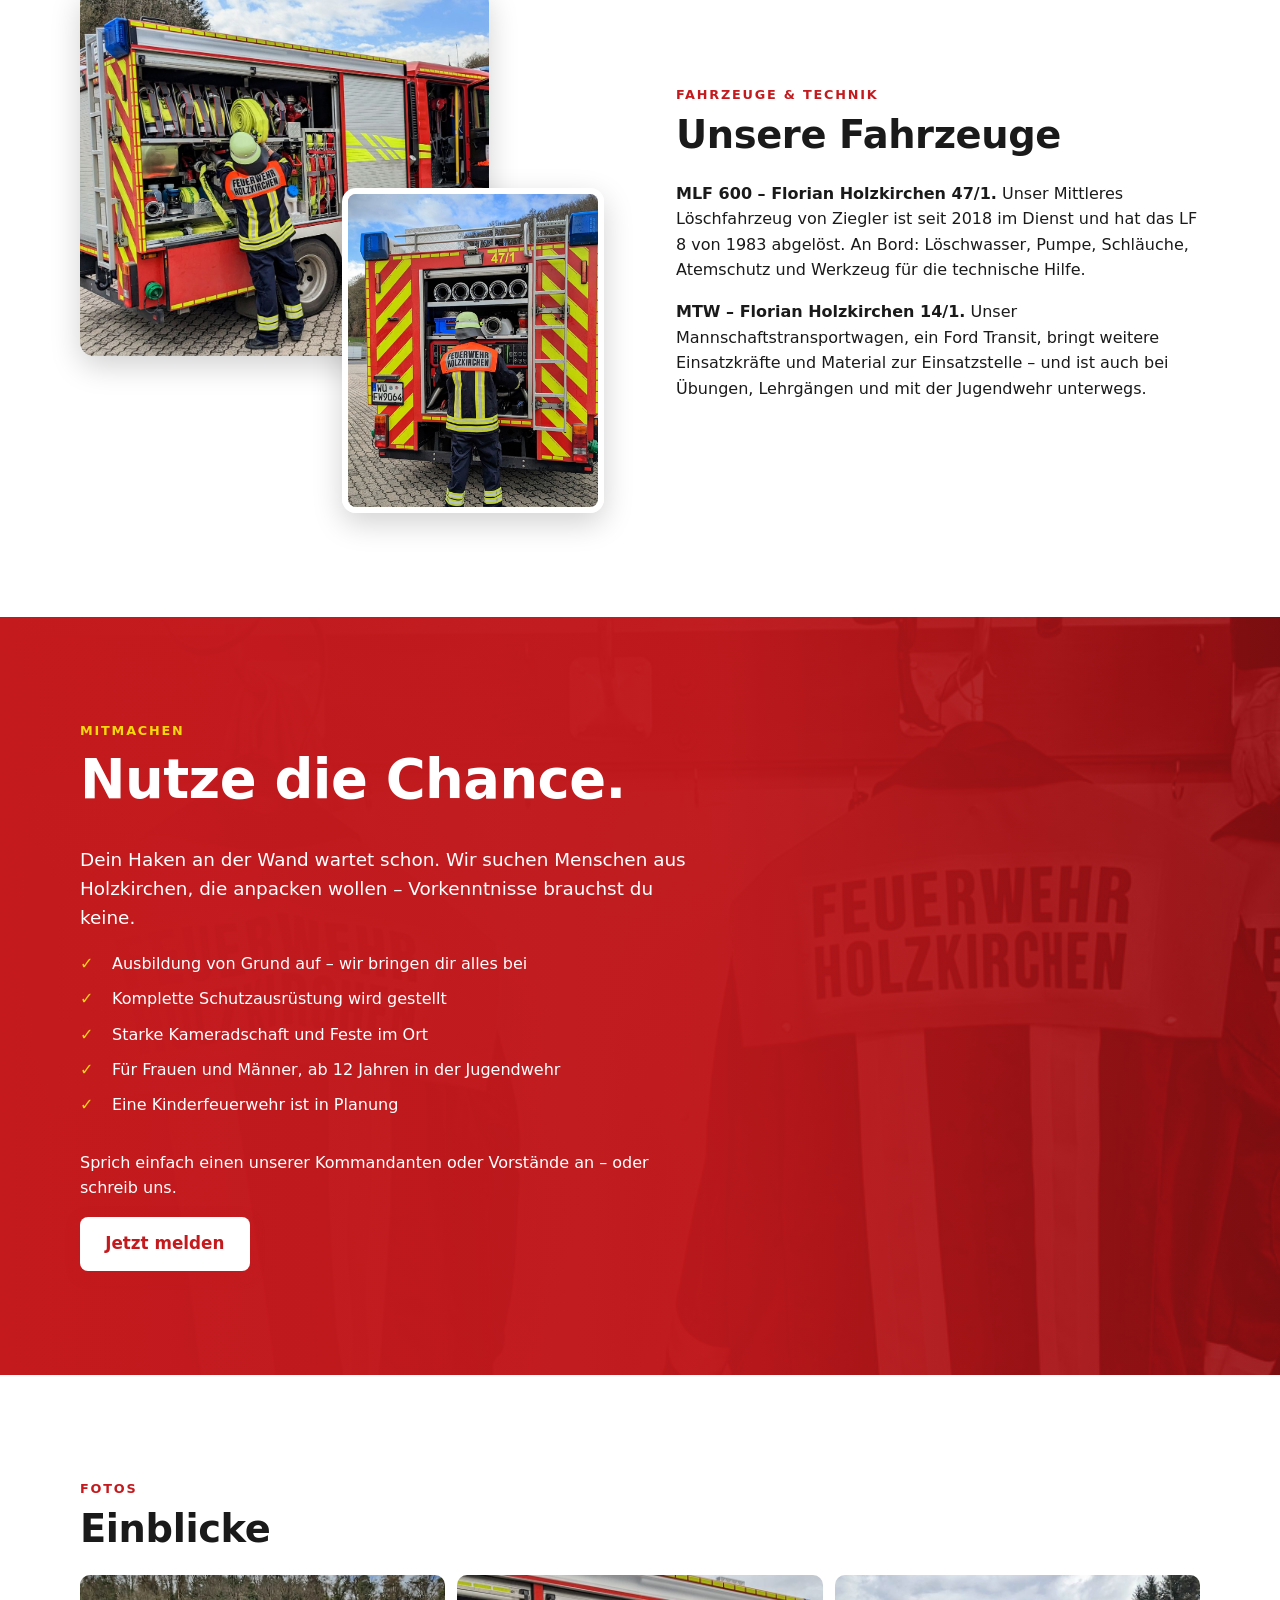
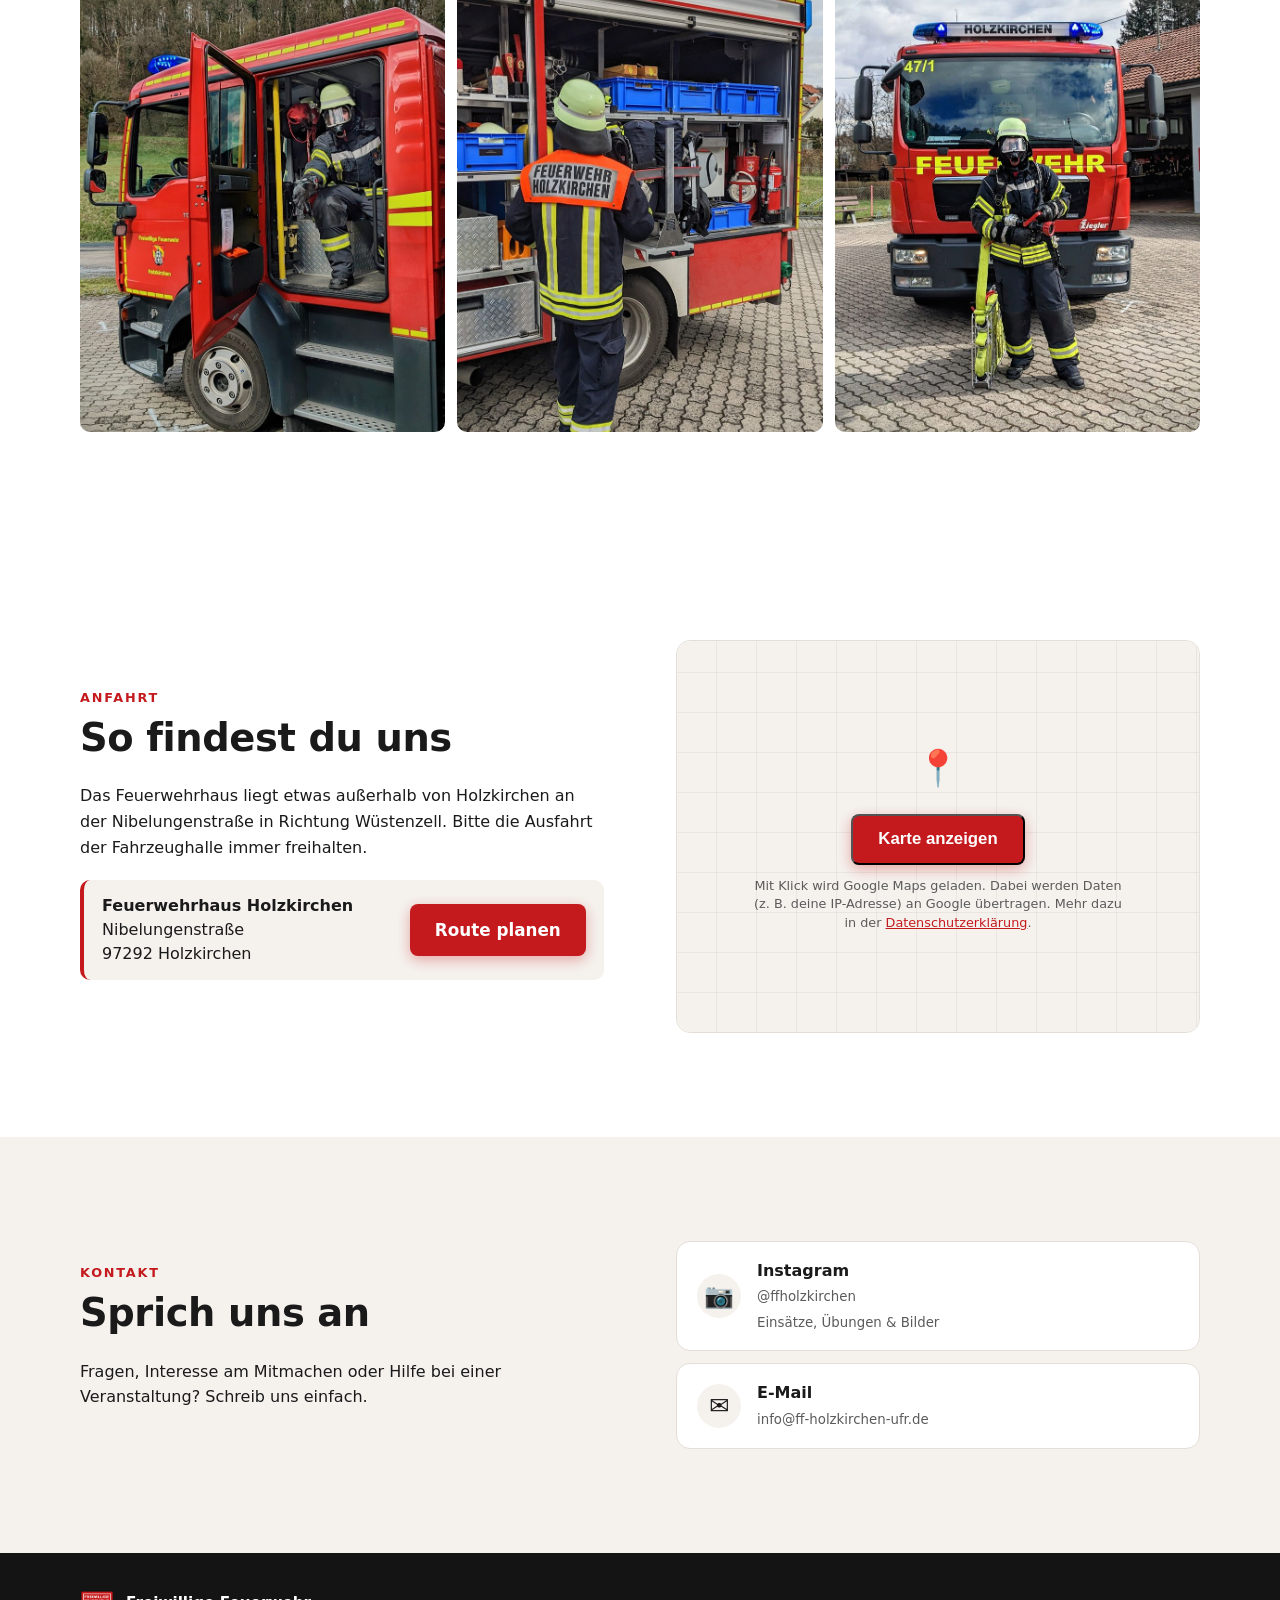
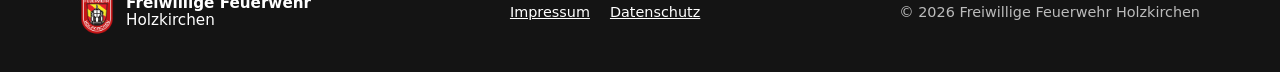
==== commit 295aa4fd: "Fotos: drei Bilder aus der Galerie entfernt Co-Authored-By: Claude Opus 5.5 <noreply@anthropic.com> " ====
--- a/website/index.html
+++ b/website/index.html
@@ -171,12 +171,9 @@
       <p class="eyebrow">Fotos</p>
       <h2>Einblicke</h2>
       <div class="gallery">
-        <button data-full="img/112-detail.jpg"><img src="img/112-detail.jpg" alt="112-Schriftzug auf dem Fahrzeug" loading="lazy"></button>
         <button data-full="img/kabine.jpg"><img src="img/kabine.jpg" alt="Einsatzkraft mit Atemschutz in der Fahrzeugkabine" loading="lazy"></button>
-        <button data-full="img/112-helm.jpg"><img src="img/112-helm.jpg" alt="Feuerwehrmann mit Helm vor dem 112-Schriftzug" loading="lazy"></button>
         <button data-full="img/geraeteraum-2.jpg"><img src="img/geraeteraum-2.jpg" alt="Einsatzkraft am Geräteraum" loading="lazy"></button>
         <button data-full="img/fahrzeug-front.jpg"><img src="img/fahrzeug-front.jpg" alt="Einsatzkraft vor dem Fahrzeug" loading="lazy"></button>
-        <button data-full="img/umkleide.jpg"><img src="img/umkleide.jpg" alt="Einsatzkleidung hängt bereit" loading="lazy"></button>
       </div>
     </div>
   </section>
--- a/website/style.css
+++ b/website/style.css
@@ -289,3 +289,8 @@
 /* Adresse bei Anfahrt */
 .address-line { margin: 20px 0 4px; padding: 14px 18px; background: var(--bg-alt); border-left: 4px solid var(--red); border-radius: 10px; line-height: 1.5; display: flex; align-items: center; justify-content: space-between; gap: 16px; flex-wrap: wrap; }
 .address-line address { background: none; border: 0; padding: 0; border-radius: 0; }
+
+/* Chronik: Bilder mit Unterschrift */
+.timeline figure { margin: 12px 0 0; width: min(360px, 100%); }
+.timeline figure img { margin-top: 0; width: 100%; }
+.timeline figcaption { font-size: .82rem; color: var(--muted); margin-top: 6px; line-height: 1.4; }
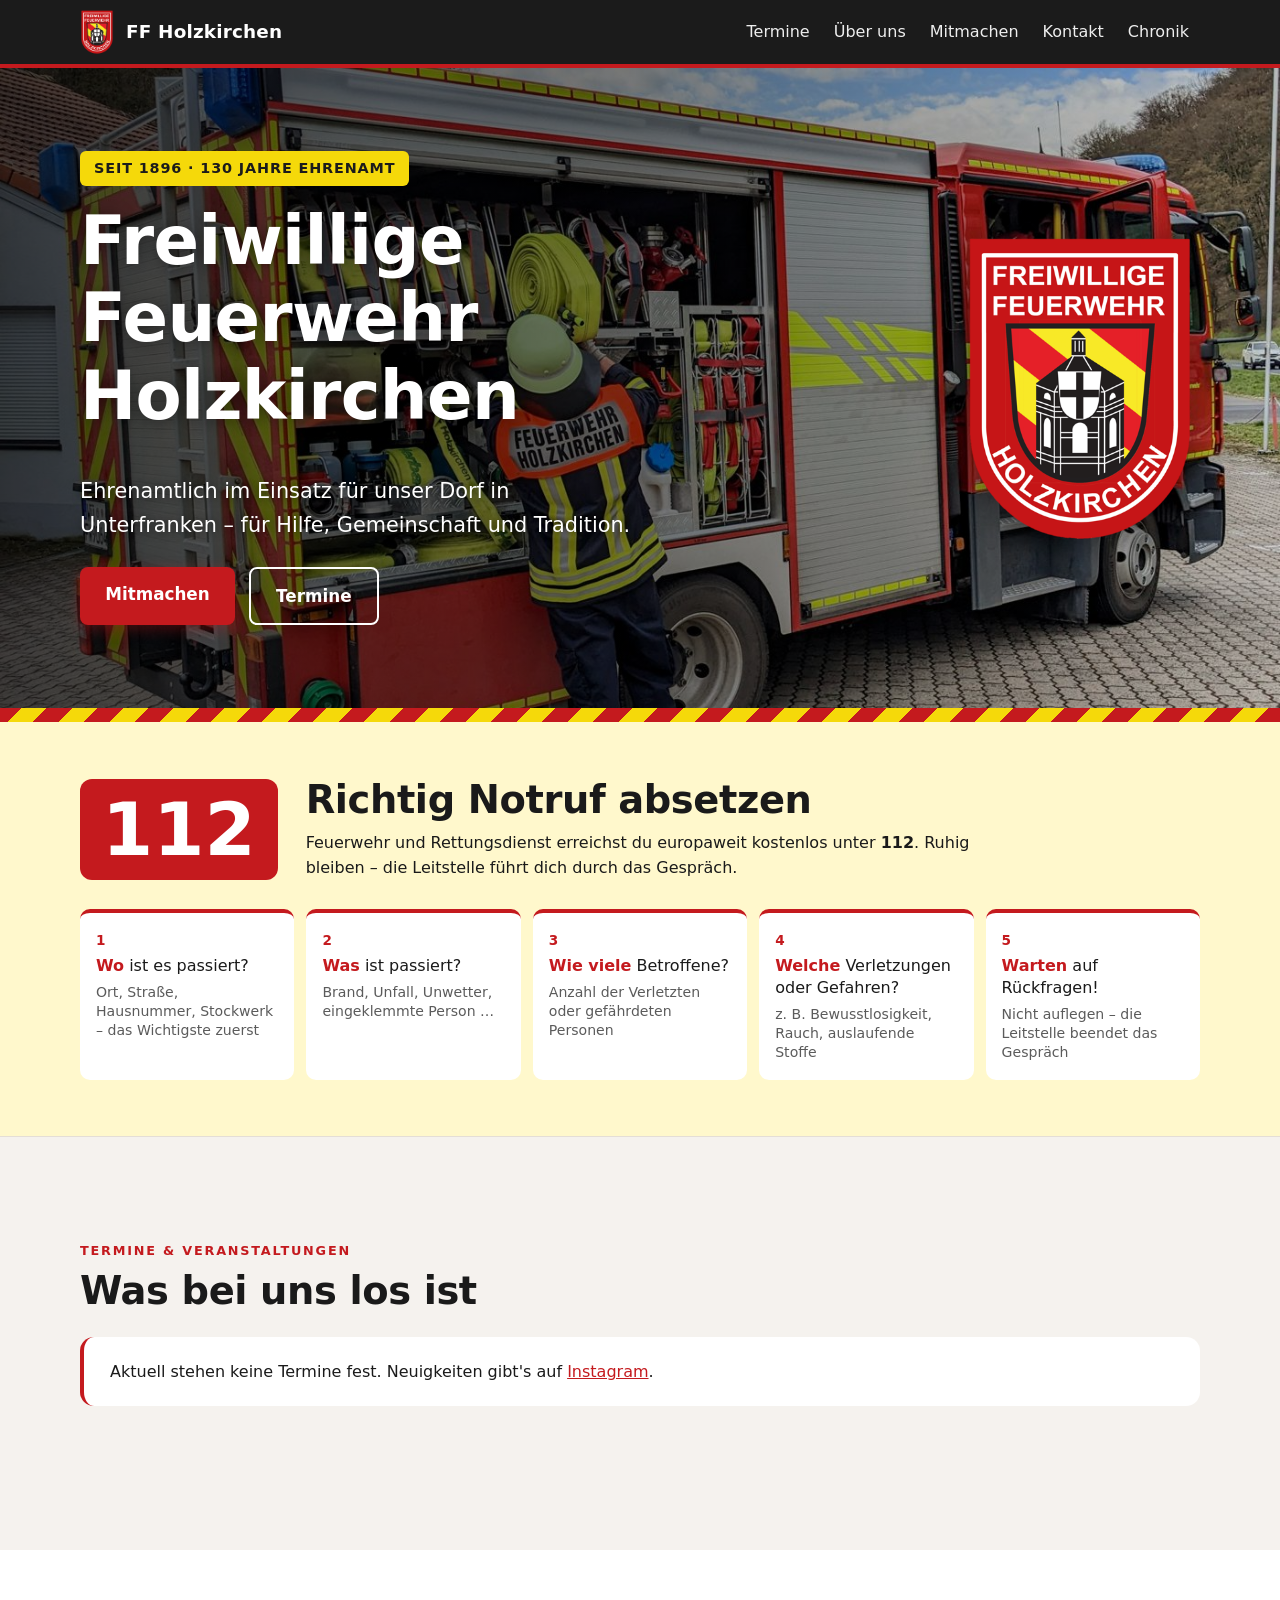
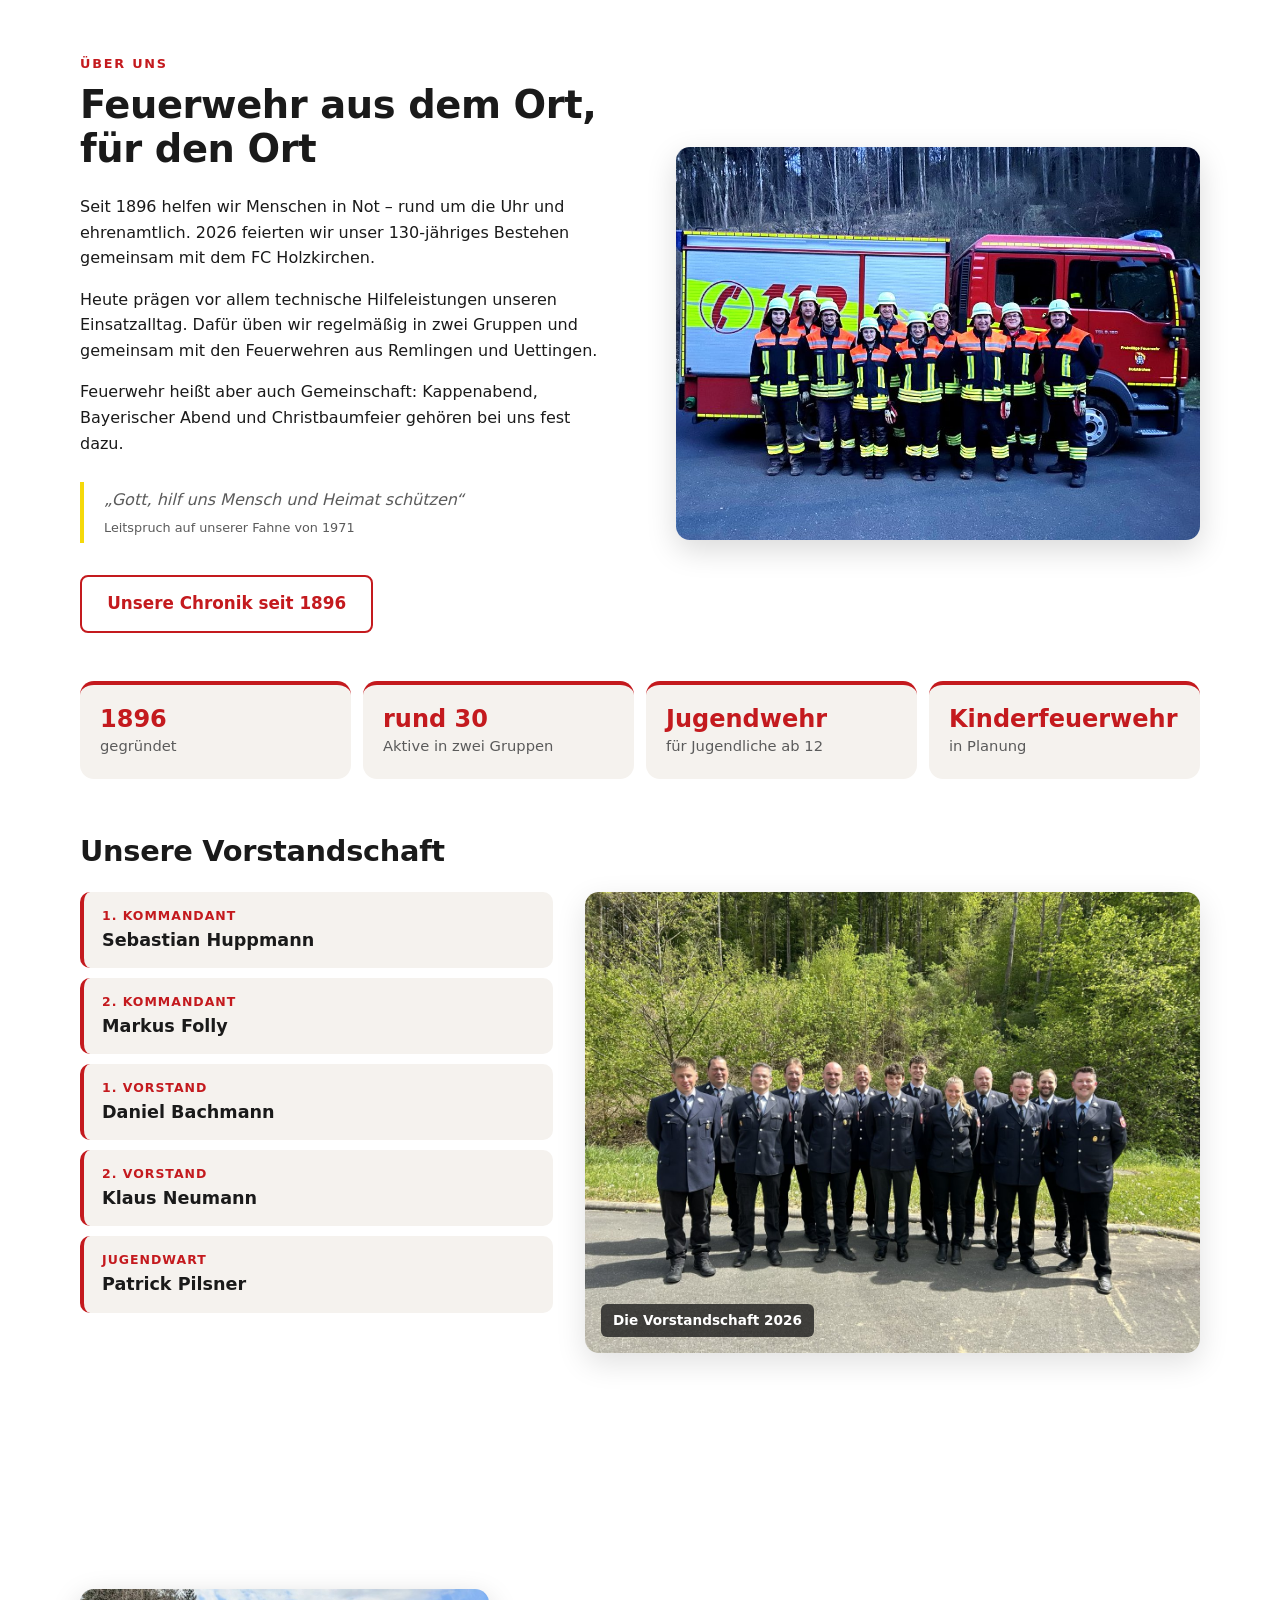
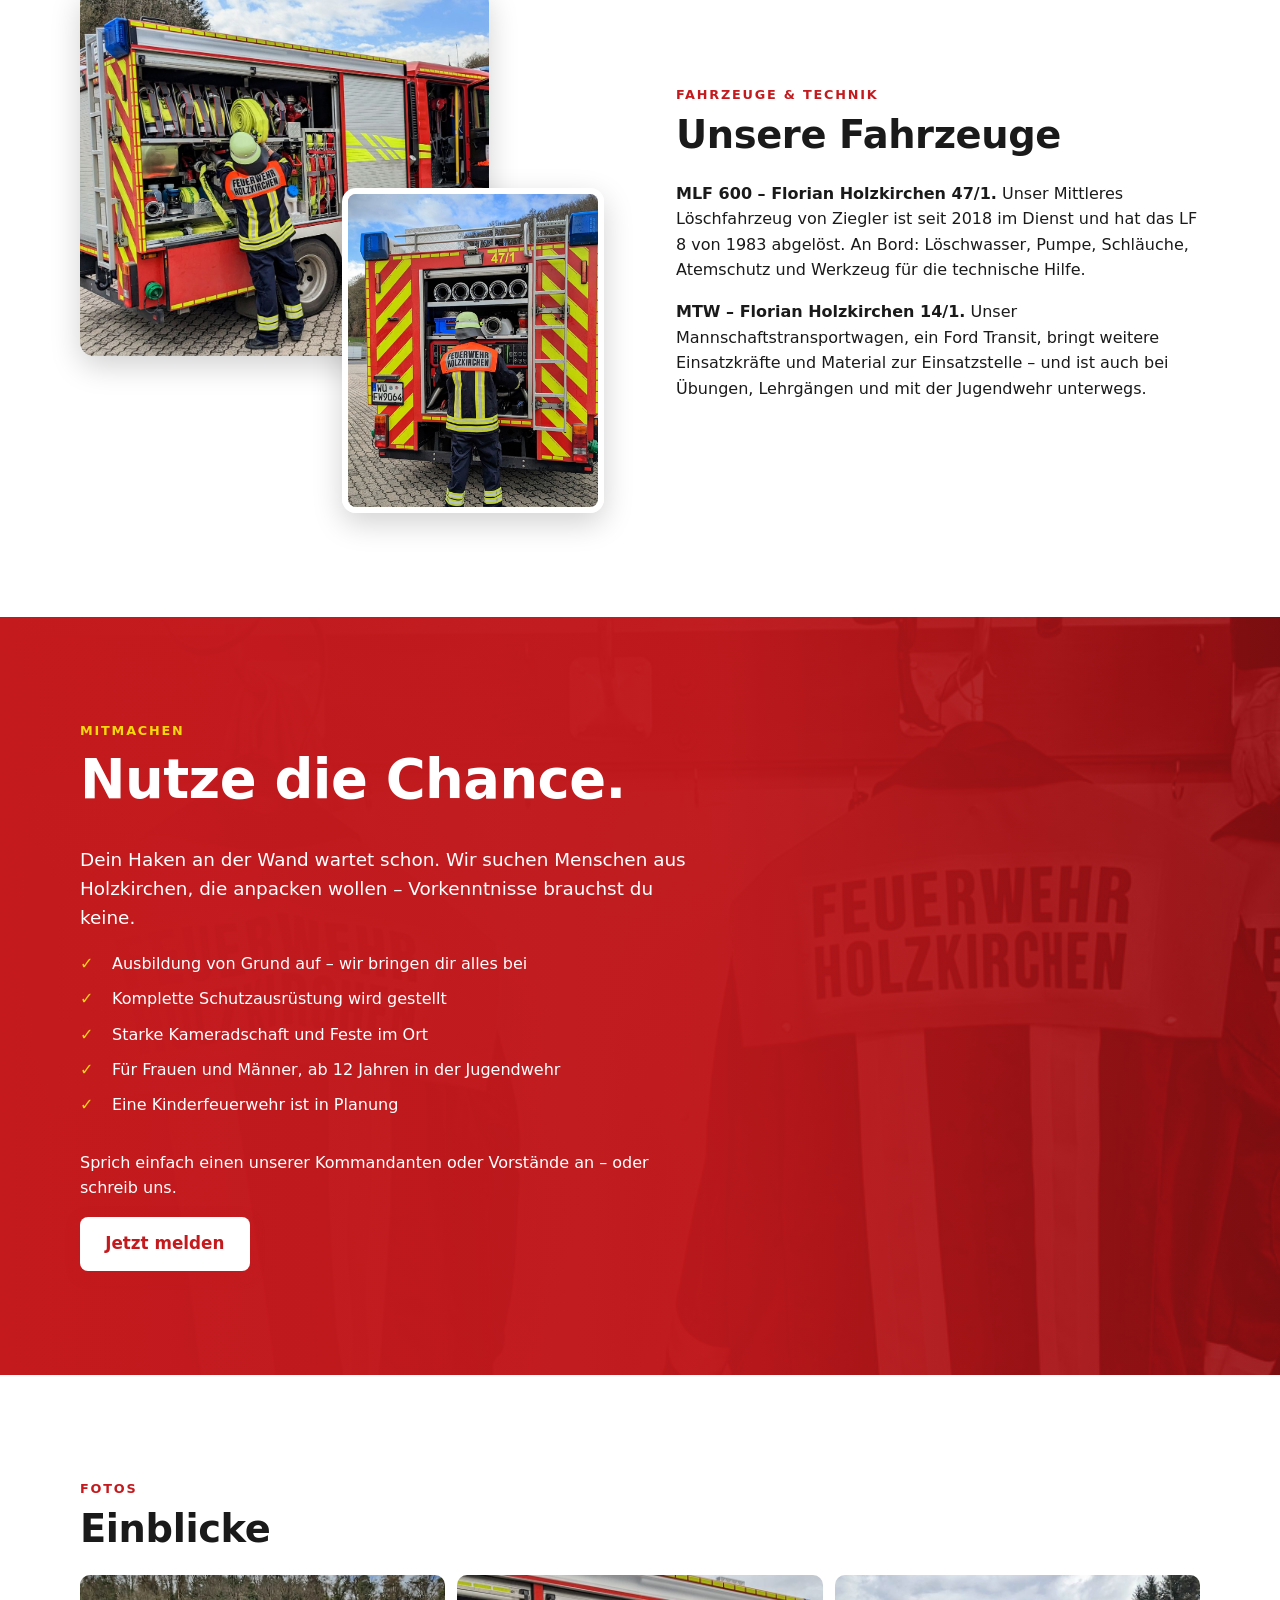
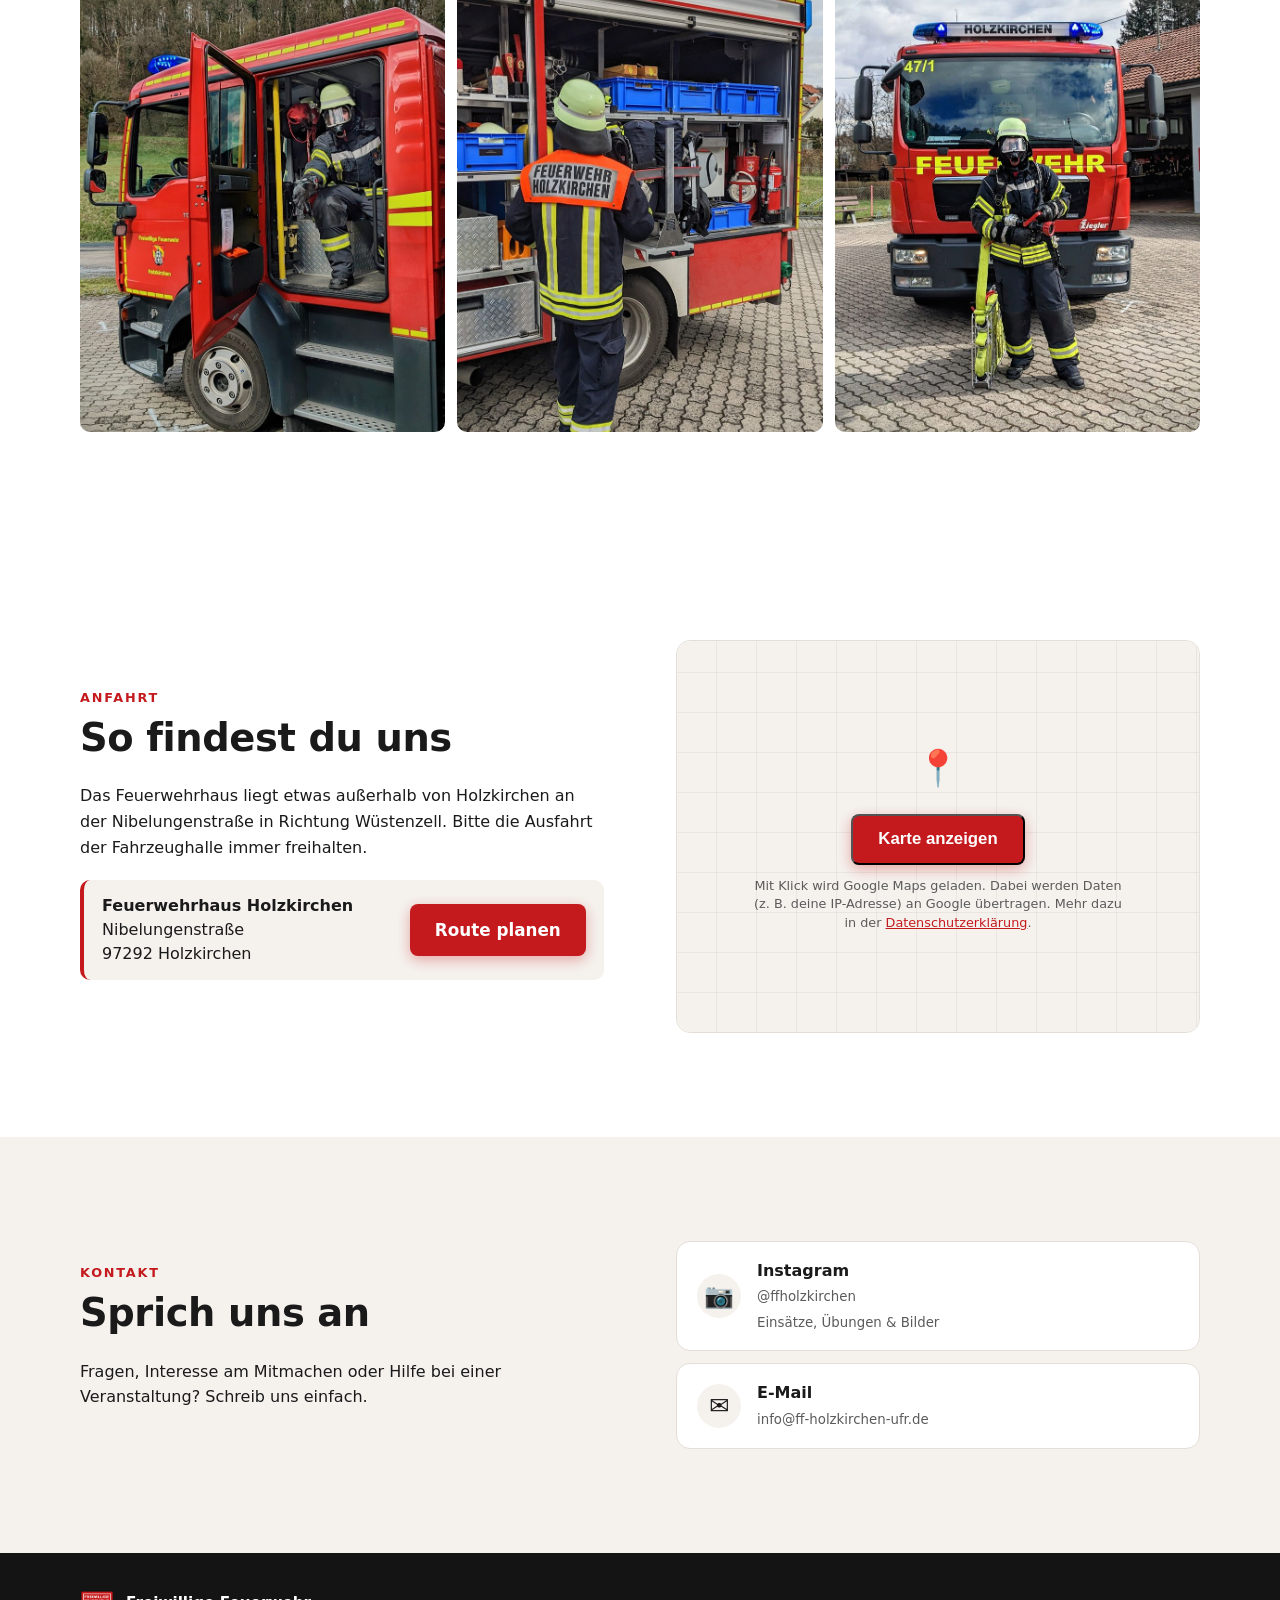
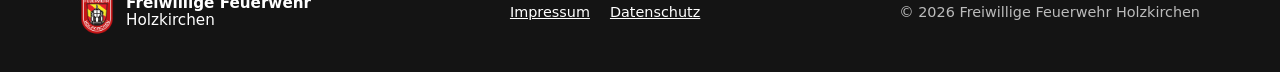
==== commit ce8bcc5d: "Menü: Fotos entfernt Co-Authored-By: Claude Opus 5.5 <noreply@anthropic.com> Claude-Session: https:/" ====
--- a/website/index.html
+++ b/website/index.html
@@ -26,7 +26,6 @@
       <a href="#termine">Termine</a>
       <a href="#ueber-uns">Über uns</a>
       <a href="#mitmachen">Mitmachen</a>
-      <a href="#galerie">Fotos</a>
       <a href="#kontakt">Kontakt</a>
       <a href="chronik.html">Chronik</a>
     </nav>
